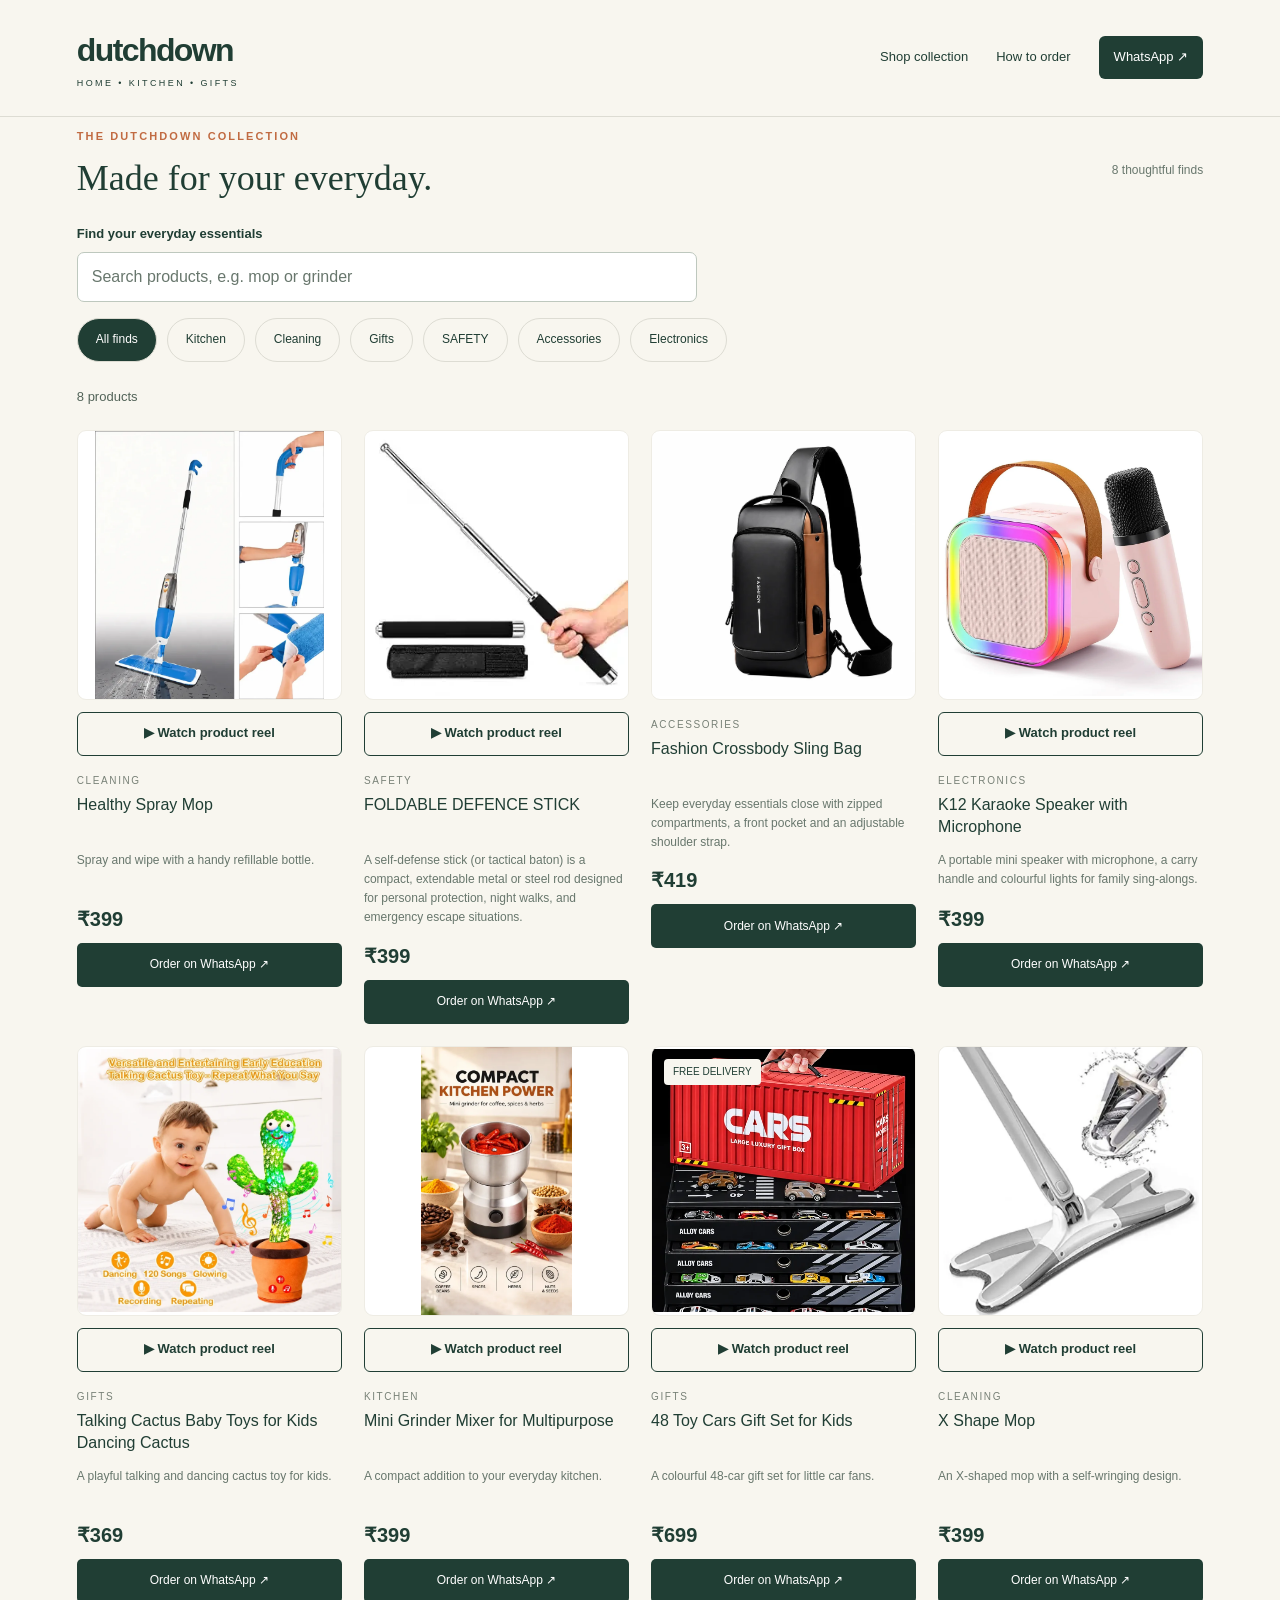
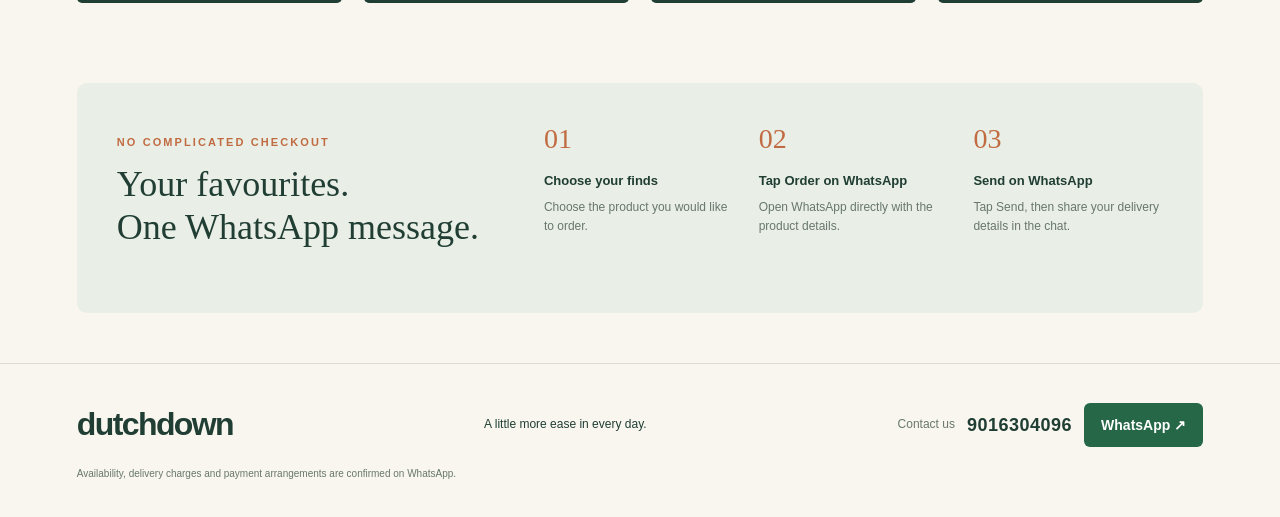
==== index.html @ 05fa011d "Add product: FOLDABLE DEFENCE STICK" ====
<!doctype html><html lang="en"><head><meta charset="utf-8"><meta name="viewport" content="width=device-width,initial-scale=1"><title>Dutchdown | Honest Products. Honest Prices.</title><meta name="description" content="Shop Dutchdown home essentials, kitchen helpers and gifts. Send your order directly on WhatsApp."><link rel="stylesheet" href="style.css?v=20261112-product-admin"></head><body><a class="skip-link" href="#collection">Skip to products</a><header><a class="brand" href="#">dutchdown<span>HOME • KITCHEN • GIFTS</span></a><nav><a href="#collection">Shop collection</a><a href="#how">How to order</a><a class="header-whatsapp" href="https://wa.me/919016304096">WhatsApp ↗</a></nav></header><main><section id="collection"><div class="section-head"><div><p class="eyebrow">THE DUTCHDOWN COLLECTION</p><h2 aria-level="1">Made for your everyday.</h2></div><span id="collection-count">7 thoughtful finds</span></div><div class="catalog-tools" hidden><label for="product-search">Find your everyday essentials</label><div class="search-wrap"><input id="product-search" type="search" placeholder="Search products, e.g. mop or grinder" autocomplete="off" maxlength="100" aria-controls="products"><button id="clear-search" type="button" hidden>Clear search</button></div></div><div class="filters" hidden role="group" aria-label="Product categories"><button class="active" aria-pressed="true" data-category="All">All finds</button><button aria-pressed="false" data-category="Kitchen">Kitchen</button><button aria-pressed="false" data-category="Cleaning">Cleaning</button><button aria-pressed="false" data-category="Gifts">Gifts</button></div><p id="notice" class="catalog-summary" role="status" aria-live="polite">7 products</p><div id="products" class="grid"><article class="card" data-category="Cleaning"><div class="photo"><img src="assets/spray-mop.webp" width="720" height="842" alt="Healthy Spray Mop" fetchpriority="high" decoding="async"></div><details class="product-reel"><summary>▶ Watch product reel</summary><video controls playsinline preload="none" poster="assets/spray-mop.webp" width="640" height="360" aria-label="Healthy Spray Mop product reel"><source data-src="assets/spray-mop-demo.mp4" type="video/mp4"><a href="assets/spray-mop-demo.mp4">Open the spray mop reel</a></video><noscript><p><a href="assets/spray-mop-demo.mp4">Open the product reel ↗</a></p></noscript><p class="micro">Tap play to watch with sound.</p></details><p class="category">CLEANING</p><h3>Healthy Spray Mop</h3><p class="description">Spray and wipe with a handy refillable bottle.</p><div class="card-bottom"><strong>₹399</strong><a class="direct-order" href="https://wa.me/919016304096?text=Hello+Dutchdown%21+I+would+like+to+order%3A%0AHealthy+Spray+Mop+%C3%97+1+%E2%80%94+%E2%82%B9399%0ADelivery+charges%3A+please+confirm.%0APlease+confirm+availability%2C+payment+options+and+my+order." aria-label="Order Healthy Spray Mop on WhatsApp">Order on WhatsApp ↗</a></div></article>
<!-- DUTCHDOWN: NEW PRODUCTS -->
<article class="card added-product" id="product-3e241b07-3fb3-4594-b488-b963591775d4" data-product-id="product-3e241b07-3fb3-4594-b488-b963591775d4" data-category="SAFETY">
<div class="photo"><img src="assets/products/product-3e241b07-3fb3-4594-b488-b963591775d4/photo-1.webp" width="300" height="300" alt="FOLDABLE DEFENCE STICK" loading="lazy" decoding="async"></div>
<details class="product-reel"><summary>▶ Watch product reel</summary><video controls playsinline preload="none" poster="assets/products/product-3e241b07-3fb3-4594-b488-b963591775d4/photo-1.webp" aria-label="FOLDABLE DEFENCE STICK product reel"><source data-src="assets/products/product-3e241b07-3fb3-4594-b488-b963591775d4/reel.mp4" type="video/mp4"><a href="assets/products/product-3e241b07-3fb3-4594-b488-b963591775d4/reel.mp4">Open the product reel</a></video><noscript><p><a href="assets/products/product-3e241b07-3fb3-4594-b488-b963591775d4/reel.mp4">Open the product reel ↗</a></p></noscript></details>
<p class="category">SAFETY</p><h3>FOLDABLE DEFENCE STICK</h3>
<p class="description">A self-defense stick (or tactical baton) is a compact, extendable metal or steel rod designed for personal protection, night walks, and emergency escape situations.</p>
<div class="card-bottom"><strong>₹399</strong><a class="direct-order" href="https://wa.me/919016304096?text=Hello%20Dutchdown!%20I%20would%20like%20to%20order%3A%0AFOLDABLE%20DEFENCE%20STICK%20%C3%97%201%20%E2%80%94%20%E2%82%B9399%0ADelivery%20charges%3A%20please%20confirm.%0APlease%20confirm%20availability%2C%20payment%20options%20and%20my%20order." aria-label="Order FOLDABLE DEFENCE STICK on WhatsApp">Order on WhatsApp ↗</a></div>
</article>

<article class="card" id="fashion-sling-bag" data-product-id="fashion-sling-bag" data-category="Accessories"><div class="photo"><img src="assets/fashion-sling-bag.webp?v=20261103-clean" width="679" height="679" alt="Fashion Crossbody Sling Bag" loading="lazy" decoding="async"></div><p class="category">ACCESSORIES</p><h3>Fashion Crossbody Sling Bag</h3><p class="description">Keep everyday essentials close with zipped compartments, a front pocket and an adjustable shoulder strap.</p><div class="card-bottom"><strong>₹419</strong><a class="direct-order" href="https://wa.me/919016304096?text=Hello%20Dutchdown!%20I%20would%20like%20to%20order%3A%0AFashion%20Crossbody%20Sling%20Bag%20%C3%97%201%20%E2%80%94%20%E2%82%B9419%0ADelivery%20charges%3A%20please%20confirm.%0APlease%20confirm%20availability%2C%20payment%20options%20and%20my%20order." aria-label="Order Fashion Crossbody Sling Bag on WhatsApp">Order on WhatsApp ↗</a></div></article><article class="card" id="k12-speaker-mic" data-product-id="k12-speaker-mic" data-category="Electronics"><div class="photo"><img src="assets/k12-speaker-mic.webp" width="960" height="960" alt="K12 Karaoke Speaker with Microphone" loading="lazy" decoding="async"></div><details class="product-reel"><summary>▶ Watch product reel</summary><video controls playsinline preload="none" poster="assets/k12-speaker-mic.webp" width="360" height="640" aria-label="K12 Karaoke Speaker with Microphone product reel"><source data-src="assets/k12-speaker-mic-demo.mp4" type="video/mp4"><a href="assets/k12-speaker-mic-demo.mp4">Open the product reel</a></video><noscript><p><a href="assets/k12-speaker-mic-demo.mp4">Open the product reel ↗</a></p></noscript><p class="micro">Tap play to watch with sound.</p></details><p class="category">ELECTRONICS</p><h3>K12 Karaoke Speaker with Microphone</h3><p class="description">A portable mini speaker with microphone, a carry handle and colourful lights for family sing-alongs.</p><div class="card-bottom"><strong>₹399</strong><a class="direct-order" href="https://wa.me/919016304096?text=Hello%20Dutchdown!%20I%20would%20like%20to%20order%3A%0AK12%20Karaoke%20Speaker%20with%20Microphone%20%C3%97%201%20%E2%80%94%20%E2%82%B9399%0ADelivery%20charges%3A%20please%20confirm.%0APlease%20confirm%20availability%2C%20payment%20options%20and%20my%20order." aria-label="Order K12 Karaoke Speaker with Microphone on WhatsApp">Order on WhatsApp ↗</a></div></article><article class="card" data-category="Gifts"><div class="photo"><img src="assets/cactus.webp?v=20261103-clean" width="720" height="720" alt="Talking Cactus Baby Toys for Kids Dancing Cactus" loading="lazy" decoding="async"></div><details class="product-reel"><summary>▶ Watch product reel</summary><video controls playsinline preload="none" poster="assets/cactus.webp?v=20261103-clean" width="360" height="640" aria-label="Talking and dancing cactus product reel"><source data-src="assets/cactus-demo.mp4" type="video/mp4"><a href="assets/cactus-demo.mp4">Open the cactus reel</a></video><noscript><p><a href="assets/cactus-demo.mp4">Open the product reel ↗</a></p></noscript><p class="micro">Tap play to watch with sound.</p></details><p class="category">GIFTS</p><h3>Talking Cactus Baby Toys for Kids Dancing Cactus</h3><p class="description">A playful talking and dancing cactus toy for kids.</p><div class="card-bottom"><strong>₹369</strong><a class="direct-order" href="https://wa.me/919016304096?text=Hello+Dutchdown%21+I+would+like+to+order%3A%0ATalking+Cactus+Baby+Toys+for+Kids+Dancing+Cactus+%C3%97+1+%E2%80%94+%E2%82%B9369%0ADelivery+charges%3A+please+confirm.%0APlease+confirm+availability%2C+payment+options+and+my+order." aria-label="Order Talking Cactus Baby Toys for Kids Dancing Cactus on WhatsApp">Order on WhatsApp ↗</a></div></article><article class="card" data-category="Kitchen"><div class="photo"><img src="assets/grinder.webp" width="506" height="900" alt="Mini Grinder Mixer for Multipurpose" loading="lazy" decoding="async"></div><details class="product-reel"><summary>▶ Watch product reel</summary><video controls playsinline preload="none" poster="assets/grinder.webp" width="360" height="640" aria-label="Mini Grinder Mixer product reel"><source data-src="assets/grinder-demo.mp4" type="video/mp4"><a href="assets/grinder-demo.mp4">Open the grinder reel</a></video><noscript><p><a href="assets/grinder-demo.mp4">Open the product reel ↗</a></p></noscript><p class="micro">Tap play to watch with sound.</p></details><p class="category">KITCHEN</p><h3>Mini Grinder Mixer for Multipurpose</h3><p class="description">A compact addition to your everyday kitchen.</p><div class="card-bottom"><strong>₹399</strong><a class="direct-order" href="https://wa.me/919016304096?text=Hello+Dutchdown%21+I+would+like+to+order%3A%0AMini+Grinder+Mixer+for+Multipurpose+%C3%97+1+%E2%80%94+%E2%82%B9399%0ADelivery+charges%3A+please+confirm.%0APlease+confirm+availability%2C+payment+options+and+my+order." aria-label="Order Mini Grinder Mixer for Multipurpose on WhatsApp">Order on WhatsApp ↗</a></div></article><article class="card" id="48-toy-cars" data-product-id="48-toy-cars" data-category="Gifts"><div class="photo"><img src="assets/cars-collection-20261031.webp?v=20261103-clean" width="522" height="522" alt="48 Toy Cars Gift Set for Kids" loading="lazy" decoding="async"><span class="badge">FREE DELIVERY</span></div><details class="product-reel"><summary>▶ Watch product reel</summary><video controls playsinline preload="none" poster="assets/cars-collection-20261031.webp?v=20261103-clean" width="480" height="854" aria-label="48 Toy Cars Gift Set product reel"><source data-src="assets/cars-collection-20261031.mp4" type="video/mp4"><a href="assets/cars-collection-20261031.mp4">Open the toy cars reel</a></video><noscript><p><a href="assets/cars-collection-20261031.mp4">Open the product reel ↗</a></p></noscript><p class="micro">Tap play to watch with sound. Our price: ₹699 with free delivery.</p></details><p class="category">GIFTS</p><h3>48 Toy Cars Gift Set for Kids</h3><p class="description">A colourful 48-car gift set for little car fans.</p><div class="card-bottom"><strong>₹699</strong><a class="direct-order" href="https://wa.me/919016304096?text=Hello%20Dutchdown!%20I%20would%20like%20to%20order%3A%0A48%20Toy%20Cars%20Gift%20Set%20for%20Kids%20%C3%97%201%20%E2%80%94%20%E2%82%B9699%0ADelivery%3A%20FREE%0APlease%20confirm%20availability%2C%20payment%20options%20and%20my%20order." aria-label="Order 48 Toy Cars Gift Set for Kids on WhatsApp">Order on WhatsApp ↗</a></div></article><article class="card" data-category="Cleaning"><div class="photo"><img src="assets/x-mop.webp" width="720" height="754" alt="X Shape Mop" loading="lazy" decoding="async"></div><details class="product-reel"><summary>▶ Watch product reel</summary><video controls playsinline preload="none" poster="assets/x-mop.webp" width="480" height="854" aria-label="X Shape Mop product reel"><source data-src="assets/x-mop-demo.mp4" type="video/mp4"><a href="assets/x-mop-demo.mp4">Open the X Shape Mop reel</a></video><noscript><p><a href="assets/x-mop-demo.mp4">Open the product reel ↗</a></p></noscript><p class="micro">Tap play to watch with sound.</p></details><p class="category">CLEANING</p><h3>X Shape Mop</h3><p class="description">An X-shaped mop with a self-wringing design.</p><div class="card-bottom"><strong>₹399</strong><a class="direct-order" href="https://wa.me/919016304096?text=Hello+Dutchdown%21+I+would+like+to+order%3A%0AX+Shape+Mop+%C3%97+1+%E2%80%94+%E2%82%B9399%0ADelivery+charges%3A+please+confirm.%0APlease+confirm+availability%2C+payment+options+and+my+order." aria-label="Order X Shape Mop on WhatsApp">Order on WhatsApp ↗</a></div></article></div><div id="catalog-empty" class="catalog-empty" hidden><h3>No products found</h3><p>Try a different name or browse all categories.</p><button id="reset-catalog" type="button">Show all products</button></div><nav id="catalog-pagination" class="catalog-pagination" aria-label="Product pages" hidden><button id="previous-page" type="button">Previous</button><span id="page-status">Page 1 of 1</span><button id="next-page" type="button">Next</button></nav></section><section id="how" class="how"><div><p class="eyebrow">NO COMPLICATED CHECKOUT</p><h2>Your favourites.<br>One WhatsApp message.</h2></div><ol><li><b>01</b><strong>Choose your finds</strong><span>Choose the product you would like to order.</span></li><li><b>02</b><strong>Tap Order on WhatsApp</strong><span>Open WhatsApp directly with the product details.</span></li><li><b>03</b><strong>Send on WhatsApp</strong><span>Tap Send, then share your delivery details in the chat.</span></li></ol></section></main><footer><a class="brand" href="#">dutchdown</a><p>A little more ease in every day.</p><div class="footer-contact"><span>Contact us</span><a class="contact-number" href="tel:+919016304096">9016304096</a><a class="contact-whatsapp" href="https://wa.me/919016304096" aria-label="Chat on WhatsApp with Dutchdown at 9016304096">WhatsApp ↗</a></div><small>Availability, delivery charges and payment arrangements are confirmed on WhatsApp.</small></footer><script src="app.js?v=20261112-product-admin" defer></script></body></html>
---- style.css ----
:root{--ink:#203e34;--cream:#f8f6ef;--line:#dddcd3;--orange:#c16b42}*{box-sizing:border-box}html{scroll-behavior:smooth}body{margin:0;background:var(--cream);color:var(--ink);font:16px/1.6 Arial,sans-serif}a{color:inherit;text-decoration:none}button,input,textarea{font:inherit}button,a.primary{cursor:pointer}header{display:flex;justify-content:space-between;align-items:center;padding:25px 6%;border-bottom:1px solid var(--line)}.brand{font-size:32px;font-weight:800;letter-spacing:-1.6px}.brand span{display:block;font-size:9px;letter-spacing:2.4px;font-weight:500}nav{display:flex;align-items:center;gap:28px;font-size:13px}button{border:1px solid var(--line);background:transparent;color:inherit;border-radius:6px;padding:10px 18px}nav b{background:var(--ink);color:white;border-radius:50%;padding:3px 7px;margin-left:8px}main{max-width:1440px;margin:auto;padding:0 6%}.hero{display:grid;grid-template-columns:1.05fr 1fr;gap:8%;align-items:center;padding:65px 0 75px}.eyebrow{font-size:11px;letter-spacing:2.1px;font-weight:bold;color:var(--orange)}h1{font-family:Georgia,serif;font-size:clamp(48px,5.8vw,80px);font-weight:400;line-height:1.05;letter-spacing:-3px;margin:23px 0}h2{font-family:Georgia,serif;font-size:36px;font-weight:400;line-height:1.2;margin:12px 0 24px}.hero p:not(.eyebrow){max-width:415px;color:#68776d}.primary{display:inline-block;background:var(--ink);color:white;padding:15px 23px;border-radius:5px;margin:16px 0}.micro{font-size:12px;color:#68776d}.hero-image{height:480px;background:#e7ddcd;border-radius:160px 160px 8px 8px;overflow:hidden;position:relative}.hero-image img{width:100%;height:100%;object-fit:cover;object-position:center 52%}.image-label{position:absolute;bottom:20px;left:20px;right:20px;padding:16px;background:#fffffff0;font-size:9px;letter-spacing:1.6px;border-radius:4px}.image-label strong{display:block;letter-spacing:0;font-family:Georgia,serif;font-size:21px;font-weight:400}.section-head{display:flex;justify-content:space-between;align-items:center}.section-head>span{font-size:12px;color:#68776d}.filters{display:flex;gap:10px;margin:5px 0 25px;flex-wrap:wrap}.filters button{border-radius:30px;font-size:12px}.filters .active{background:var(--ink);color:white}.grid{display:grid;grid-template-columns:repeat(4,1fr);gap:22px}.card{min-width:0}.photo{height:270px;background:#fff;border:1px solid #eeece4;border-radius:9px;position:relative;overflow:hidden}.photo img{width:100%;height:100%;object-fit:contain}.badge{position:absolute;top:12px;left:12px;background:var(--cream);font-size:10px;padding:5px 9px;border-radius:4px}.category{font-size:10px;letter-spacing:1.6px;margin:17px 0 5px;color:#788177}.card h3{font-size:16px;line-height:1.4;min-height:45px;margin:0 0 10px;font-weight:500}.card-bottom{display:flex;align-items:center;justify-content:space-between;gap:8px}.card-bottom strong{font-size:20px}.card button{font-size:12px;padding:8px 12px;background:white}.card .description{font-size:12px;color:#68776d;min-height:40px}.how{margin:80px 0 50px;background:#e9eee6;padding:40px;display:grid;grid-template-columns:1fr 1.6fr;gap:40px;border-radius:10px}.how ol{list-style:none;margin:0;padding:0;display:flex;gap:25px}.how li{flex:1}.how li b{display:block;color:var(--orange);font:28px Georgia;margin-bottom:16px}.how strong,.how span{display:block;font-size:13px}.how span{color:#68776d;font-size:12px;margin-top:7px}footer{padding:35px 6%;border-top:1px solid var(--line);display:flex;justify-content:space-between;flex-wrap:wrap;gap:15px;align-items:center}footer p,footer a:not(.brand){font-size:12px}footer small{width:100%;font-size:10px;color:#68776d}:focus-visible{outline:3px solid var(--orange);outline-offset:3px}#notice{min-height:25px;font-size:13px}@media(max-width:850px){.grid{grid-template-columns:repeat(2,1fr)}.hero{gap:5%}.hero-image{height:400px}.how{grid-template-columns:1fr}.photo{height:300px}}@media(max-width:560px){header{padding:18px 5%}.brand{font-size:27px}nav{gap:10px}nav>a{display:none}main{padding:0 5%}.hero{grid-template-columns:1fr;padding:35px 0 45px;gap:25px}h1{font-size:57px}.hero-image{height:350px;border-radius:100px 100px 8px 8px}.hero p{font-size:14px}.section-head{align-items:flex-end}.section-head>span{display:none}h2{font-size:30px}.grid{gap:15px}.photo{height:210px}.card h3{font-size:14px;min-height:42px}.card-bottom{flex-wrap:wrap}.card-bottom strong{font-size:18px}.card .description{min-height:58px}.how{padding:25px;margin-top:45px;gap:12px}.how ol{display:block}.how li{margin:20px 0}.how li b{display:inline-block;margin:0 12px 0 0;font-size:22px}.how strong{display:inline}footer{display:block}footer small{display:block;margin-top:15px}}

.direct-order{display:block;background:#203e34;color:white;border-radius:5px;padding:10px 12px;font-size:12px;text-align:center}.card-bottom{flex-wrap:wrap}.direct-order:hover{background:#315c48}

.footer-contact{display:flex;align-items:center;gap:12px;flex-wrap:wrap}.footer-contact>span{font-size:12px;color:#68776d}footer .footer-contact .contact-number{font-size:18px;font-weight:700;letter-spacing:.5px}footer .footer-contact .contact-whatsapp{display:inline-flex;align-items:center;background:#256747;color:white;border-radius:6px;padding:11px 17px;font-size:14px;font-weight:600}.contact-whatsapp:hover{background:#1d5037}@media(max-width:560px){.footer-contact{margin:20px 0}.footer-contact>span{flex-basis:100%}}

.hero{gap:5%;grid-template-columns:1.15fr 1fr}.hero h1{font-size:clamp(42px,4.5vw,64px);letter-spacing:-2px;line-height:1.08}.hero-copy .promise,.hero-copy .experience{max-width:550px}.hero-copy .promise{font-size:16px;color:var(--ink)}.hero-copy .experience{font-size:14px}.hero-image{height:560px}.fee-promises{display:grid;grid-template-columns:repeat(3,1fr);border-top:1px solid var(--line);border-bottom:1px solid var(--line);padding:17px 0;margin:24px 0 8px;max-width:500px}.fee-promises>div{padding:0 13px;border-right:1px solid var(--line)}.fee-promises>div:first-child{padding-left:0}.fee-promises>div:last-child{border:0}.fee-promises strong{display:block;font-size:30px;line-height:1.15}.fee-promises span{font-size:11px;color:#68776d}@media(max-width:850px){.hero-image{height:500px}}@media(max-width:560px){.hero{grid-template-columns:1fr;gap:26px}.hero h1{font-size:43px;letter-spacing:-1.5px}.hero-image{height:350px}.hero-copy .promise{font-size:14px}.hero-copy .experience{font-size:13px}.hero .eyebrow{font-size:10px;letter-spacing:1.4px}.fee-promises strong{font-size:27px}}


[hidden]{display:none!important}.header-whatsapp{background:var(--ink);color:white;padding:11px 15px;border-radius:6px}.skip-link{position:absolute;top:-100px;left:15px;padding:12px;background:white;z-index:100}.skip-link:focus{top:10px}.direct-order{min-height:44px;display:flex;align-items:center;justify-content:center;width:100%}.card-bottom{align-items:stretch}.card{overflow-wrap:anywhere}.filters button{min-height:44px}.photo img{display:block}.filters{scroll-margin-top:20px}#collection{scroll-margin-top:20px}.image-failed{display:grid;place-items:center;color:#68776d}.image-failed::after{content:'Photo unavailable — contact us on WhatsApp';padding:20px;font-size:12px;text-align:center}@media(max-width:560px){nav>a.header-whatsapp{display:block;font-size:12px}.hero h1{font-size:clamp(32px,9.5vw,43px)}.photo{height:clamp(160px,48vw,210px)}header{gap:10px}.brand span{font-size:8px;letter-spacing:1.6px}}@media(prefers-reduced-motion:reduce){html{scroll-behavior:auto}}


.product-reel{margin:12px 0}.product-reel summary{cursor:pointer;min-height:44px;display:flex;align-items:center;justify-content:center;border:1px solid #203e34;border-radius:6px;font-size:13px;font-weight:600;list-style:none}.product-reel summary::-webkit-details-marker{display:none}.product-reel[open] summary{margin-bottom:10px}.product-reel video{display:block;width:100%;height:auto;max-height:460px;background:#111;border-radius:8px}.product-reel summary:focus-visible{outline:3px solid var(--orange);outline-offset:3px}

.catalog-tools{margin:0 0 16px;max-width:620px}.catalog-tools>label{display:block;font-size:13px;font-weight:600;margin-bottom:7px}.search-wrap{display:flex;align-items:stretch;gap:8px}#product-search{width:100%;min-width:0;flex:1;min-height:48px;padding:11px 14px;border:1px solid #bec8be;border-radius:7px;background:white;color:var(--ink);font-size:16px}#product-search::placeholder{color:#68776d}#clear-search{flex-shrink:0;padding:10px 14px;background:white;font-size:13px}.catalog-summary{color:#526358;margin:0 0 18px;font-size:13px;min-height:22px}.catalog-empty{padding:28px;background:#e9eee6;border-radius:9px;text-align:center}.catalog-empty h3{margin:0;font-size:20px}.catalog-empty p{font-size:14px}.catalog-empty button{background:var(--ink);color:white;min-height:44px}.catalog-pagination{display:flex;justify-content:center;align-items:center;gap:18px;margin:30px 0 0}.catalog-pagination button{background:white;min-height:44px}.catalog-pagination button:disabled{opacity:.45;cursor:default}.catalog-pagination span{font-size:13px;white-space:nowrap}#notice:focus{outline:none}@media(max-width:560px){.search-wrap{flex-wrap:wrap}#clear-search{padding:8px 12px;min-height:44px}.filters{gap:8px}.filters button{padding:9px 14px}.catalog-pagination{gap:12px}.catalog-pagination button{padding:10px 14px}}

.price-inquiry{display:block;font-size:14px;line-height:1.5;font-weight:600;padding:3px 0;max-width:100%}

.added-product .description { white-space: pre-line; }
.added-product { scroll-margin-top: 20px; }
.product-photos { display: flex; flex-wrap: wrap; gap: 6px; margin-top: 8px; }
.card .product-photos button {
  padding: 0; width: 44px; height: 44px; overflow: hidden; border: 1px solid var(--line);
}
.product-photos button[aria-pressed="true"] { border-color: var(--ink); box-shadow: 0 0 0 1px var(--ink); }
.product-photos img { width: 100%; height: 100%; display: block; object-fit: contain; }
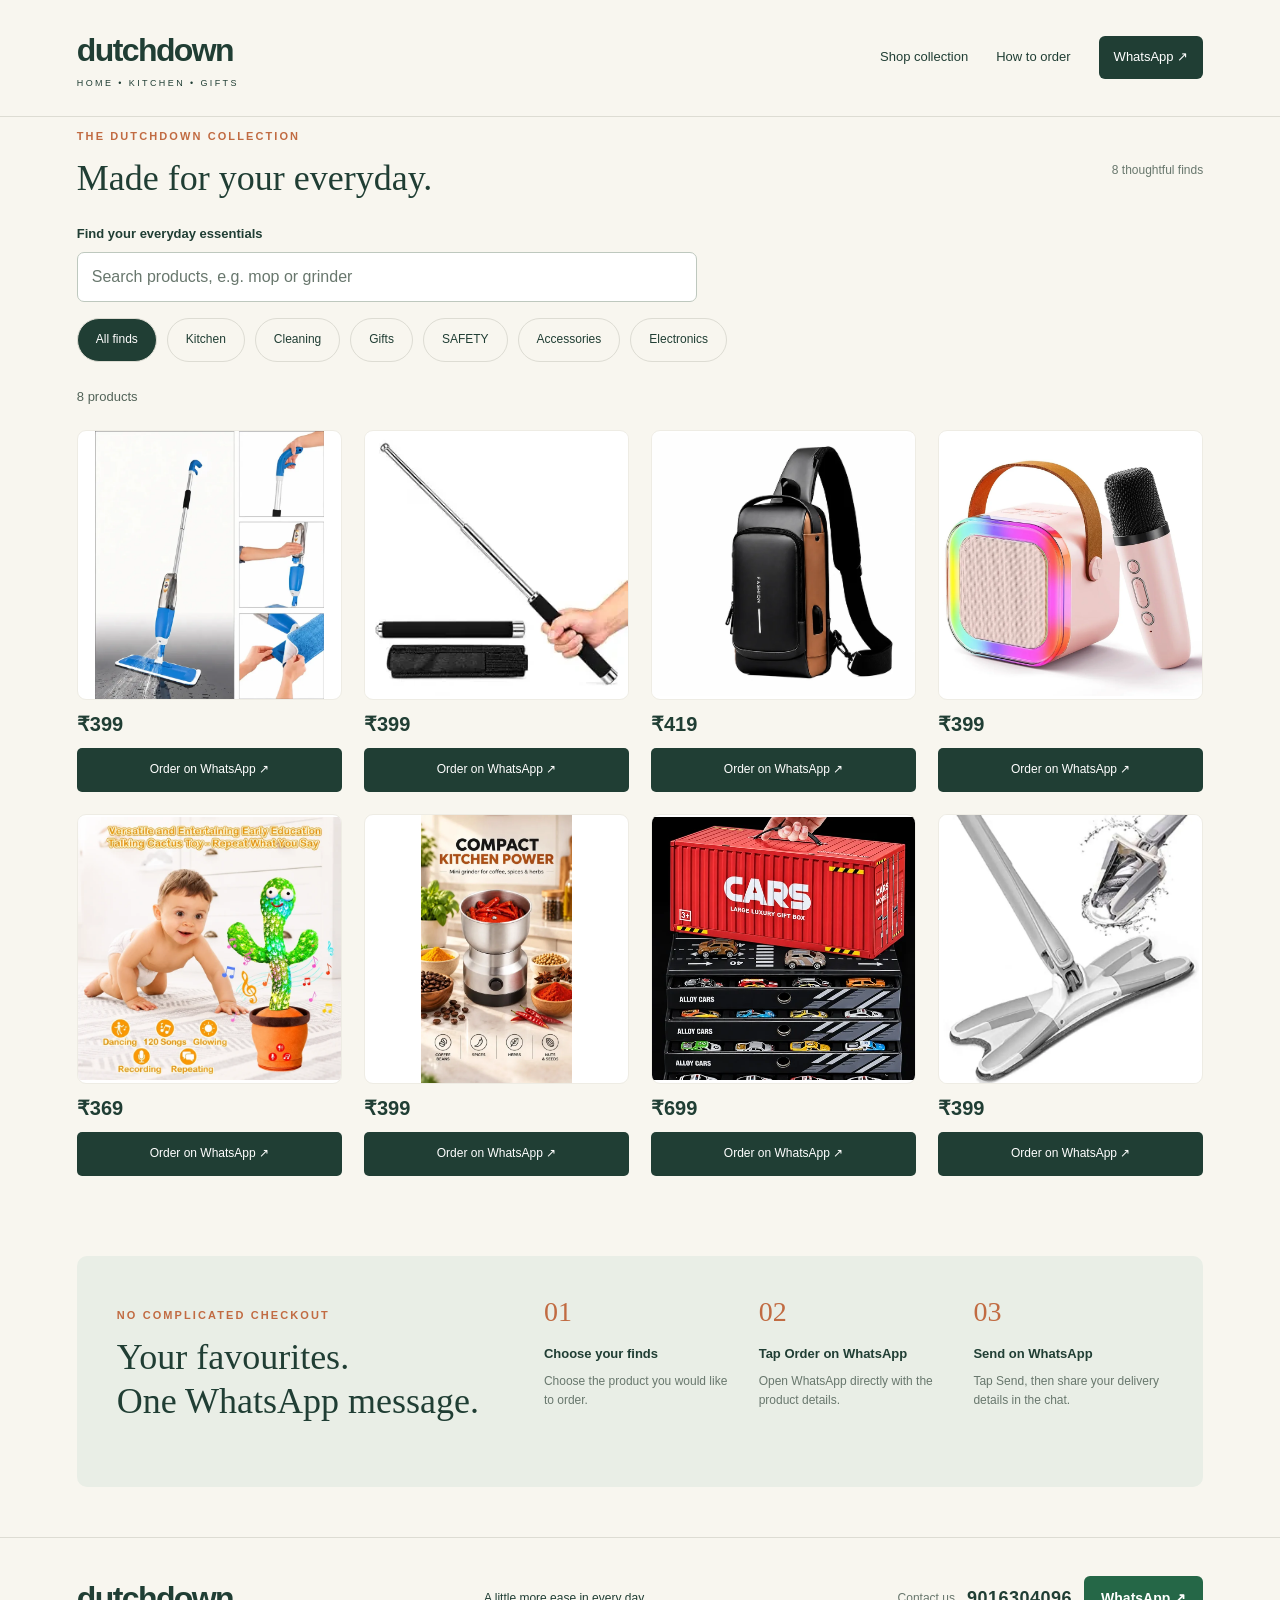
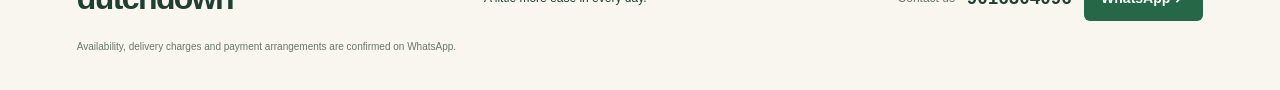
==== commit 86170c5c: "Show product details only when the cover photo is opened" ====
--- a/index.html
+++ b/index.html
@@ -1,13 +1,65 @@
-<!doctype html><html lang="en"><head><meta charset="utf-8"><meta name="viewport" content="width=device-width,initial-scale=1"><title>Dutchdown | Honest Products. Honest Prices.</title><meta name="description" content="Shop Dutchdown home essentials, kitchen helpers and gifts. Send your order directly on WhatsApp."><link rel="stylesheet" href="style.css?v=20261112-product-admin"></head><body><a class="skip-link" href="#collection">Skip to products</a><header><a class="brand" href="#">dutchdown<span>HOME • KITCHEN • GIFTS</span></a><nav><a href="#collection">Shop collection</a><a href="#how">How to order</a><a class="header-whatsapp" href="https://wa.me/919016304096">WhatsApp ↗</a></nav></header><main><section id="collection"><div class="section-head"><div><p class="eyebrow">THE DUTCHDOWN COLLECTION</p><h2 aria-level="1">Made for your everyday.</h2></div><span id="collection-count">7 thoughtful finds</span></div><div class="catalog-tools" hidden><label for="product-search">Find your everyday essentials</label><div class="search-wrap"><input id="product-search" type="search" placeholder="Search products, e.g. mop or grinder" autocomplete="off" maxlength="100" aria-controls="products"><button id="clear-search" type="button" hidden>Clear search</button></div></div><div class="filters" hidden role="group" aria-label="Product categories"><button class="active" aria-pressed="true" data-category="All">All finds</button><button aria-pressed="false" data-category="Kitchen">Kitchen</button><button aria-pressed="false" data-category="Cleaning">Cleaning</button><button aria-pressed="false" data-category="Gifts">Gifts</button></div><p id="notice" class="catalog-summary" role="status" aria-live="polite">7 products</p><div id="products" class="grid"><article class="card" data-category="Cleaning"><div class="photo"><img src="assets/spray-mop.webp" width="720" height="842" alt="Healthy Spray Mop" fetchpriority="high" decoding="async"></div><details class="product-reel"><summary>▶ Watch product reel</summary><video controls playsinline preload="none" poster="assets/spray-mop.webp" width="640" height="360" aria-label="Healthy Spray Mop product reel"><source data-src="assets/spray-mop-demo.mp4" type="video/mp4"><a href="assets/spray-mop-demo.mp4">Open the spray mop reel</a></video><noscript><p><a href="assets/spray-mop-demo.mp4">Open the product reel ↗</a></p></noscript><p class="micro">Tap play to watch with sound.</p></details><p class="category">CLEANING</p><h3>Healthy Spray Mop</h3><p class="description">Spray and wipe with a handy refillable bottle.</p><div class="card-bottom"><strong>₹399</strong><a class="direct-order" href="https://wa.me/919016304096?text=Hello+Dutchdown%21+I+would+like+to+order%3A%0AHealthy+Spray+Mop+%C3%97+1+%E2%80%94+%E2%82%B9399%0ADelivery+charges%3A+please+confirm.%0APlease+confirm+availability%2C+payment+options+and+my+order." aria-label="Order Healthy Spray Mop on WhatsApp">Order on WhatsApp ↗</a></div></article>
+<!doctype html><html lang="en"><head><meta charset="utf-8"><meta name="viewport" content="width=device-width,initial-scale=1"><title>Dutchdown | Honest Products. Honest Prices.</title><meta name="description" content="Shop Dutchdown home essentials, kitchen helpers and gifts. Send your order directly on WhatsApp."><link rel="stylesheet" href="style.css?v=20261112-product-details"></head><body><a class="skip-link" href="#collection">Skip to products</a><header><a class="brand" href="#">dutchdown<span>HOME • KITCHEN • GIFTS</span></a><nav><a href="#collection">Shop collection</a><a href="#how">How to order</a><a class="header-whatsapp" href="https://wa.me/919016304096">WhatsApp ↗</a></nav></header><main><section id="collection"><div class="section-head"><div><p class="eyebrow">THE DUTCHDOWN COLLECTION</p><h2 aria-level="1">Made for your everyday.</h2></div><span id="collection-count">7 thoughtful finds</span></div><div class="catalog-tools" hidden><label for="product-search">Find your everyday essentials</label><div class="search-wrap"><input id="product-search" type="search" placeholder="Search products, e.g. mop or grinder" autocomplete="off" maxlength="100" aria-controls="products"><button id="clear-search" type="button" hidden>Clear search</button></div></div><div class="filters" hidden role="group" aria-label="Product categories"><button class="active" aria-pressed="true" data-category="All">All finds</button><button aria-pressed="false" data-category="Kitchen">Kitchen</button><button aria-pressed="false" data-category="Cleaning">Cleaning</button><button aria-pressed="false" data-category="Gifts">Gifts</button></div><p id="notice" class="catalog-summary" role="status" aria-live="polite">7 products</p><div id="products" class="grid"><article class="card" data-category="Cleaning">
+<details class="product-details">
+<summary class="photo" aria-label="View details for Healthy Spray Mop"><img src="assets/spray-mop.webp" width="720" height="842" alt="Healthy Spray Mop" fetchpriority="high" decoding="async"></summary>
+<div class="product-info">
+<p class="category">CLEANING</p><h3>Healthy Spray Mop</h3><p class="description">Spray and wipe with a handy refillable bottle.</p>
+<details class="product-reel"><summary>▶ Watch product reel</summary><video controls playsinline preload="none" poster="assets/spray-mop.webp" width="640" height="360" aria-label="Healthy Spray Mop product reel"><source data-src="assets/spray-mop-demo.mp4" type="video/mp4"><a href="assets/spray-mop-demo.mp4">Open the spray mop reel</a></video><noscript><p><a href="assets/spray-mop-demo.mp4">Open the product reel ↗</a></p></noscript><p class="micro">Tap play to watch with sound.</p></details>
+</div></details>
+<div class="card-bottom"><strong>₹399</strong><a class="direct-order" href="https://wa.me/919016304096?text=Hello+Dutchdown%21+I+would+like+to+order%3A%0AHealthy+Spray+Mop+%C3%97+1+%E2%80%94+%E2%82%B9399%0ADelivery+charges%3A+please+confirm.%0APlease+confirm+availability%2C+payment+options+and+my+order." aria-label="Order Healthy Spray Mop on WhatsApp">Order on WhatsApp ↗</a></div></article>
 <!-- DUTCHDOWN: NEW PRODUCTS -->
 <article class="card added-product" id="product-3e241b07-3fb3-4594-b488-b963591775d4" data-product-id="product-3e241b07-3fb3-4594-b488-b963591775d4" data-category="SAFETY">
-<div class="photo"><img src="assets/products/product-3e241b07-3fb3-4594-b488-b963591775d4/photo-1.webp" width="300" height="300" alt="FOLDABLE DEFENCE STICK" loading="lazy" decoding="async"></div>
-<details class="product-reel"><summary>▶ Watch product reel</summary><video controls playsinline preload="none" poster="assets/products/product-3e241b07-3fb3-4594-b488-b963591775d4/photo-1.webp" aria-label="FOLDABLE DEFENCE STICK product reel"><source data-src="assets/products/product-3e241b07-3fb3-4594-b488-b963591775d4/reel.mp4" type="video/mp4"><a href="assets/products/product-3e241b07-3fb3-4594-b488-b963591775d4/reel.mp4">Open the product reel</a></video><noscript><p><a href="assets/products/product-3e241b07-3fb3-4594-b488-b963591775d4/reel.mp4">Open the product reel ↗</a></p></noscript></details>
+<details class="product-details">
+<summary class="photo" aria-label="View details for FOLDABLE DEFENCE STICK"><img src="assets/products/product-3e241b07-3fb3-4594-b488-b963591775d4/photo-1.webp" width="300" height="300" alt="FOLDABLE DEFENCE STICK" loading="lazy" decoding="async"></summary>
+<div class="product-info">
 <p class="category">SAFETY</p><h3>FOLDABLE DEFENCE STICK</h3>
 <p class="description">A self-defense stick (or tactical baton) is a compact, extendable metal or steel rod designed for personal protection, night walks, and emergency escape situations.</p>
+<details class="product-reel"><summary>▶ Watch product reel</summary><video controls playsinline preload="none" poster="assets/products/product-3e241b07-3fb3-4594-b488-b963591775d4/photo-1.webp" aria-label="FOLDABLE DEFENCE STICK product reel"><source data-src="assets/products/product-3e241b07-3fb3-4594-b488-b963591775d4/reel.mp4" type="video/mp4"><a href="assets/products/product-3e241b07-3fb3-4594-b488-b963591775d4/reel.mp4">Open the product reel</a></video><noscript><p><a href="assets/products/product-3e241b07-3fb3-4594-b488-b963591775d4/reel.mp4">Open the product reel ↗</a></p></noscript></details>
+</div></details>
 <div class="card-bottom"><strong>₹399</strong><a class="direct-order" href="https://wa.me/919016304096?text=Hello%20Dutchdown!%20I%20would%20like%20to%20order%3A%0AFOLDABLE%20DEFENCE%20STICK%20%C3%97%201%20%E2%80%94%20%E2%82%B9399%0ADelivery%20charges%3A%20please%20confirm.%0APlease%20confirm%20availability%2C%20payment%20options%20and%20my%20order." aria-label="Order FOLDABLE DEFENCE STICK on WhatsApp">Order on WhatsApp ↗</a></div>
 </article>
 
-<article class="card" id="fashion-sling-bag" data-product-id="fashion-sling-bag" data-category="Accessories"><div class="photo"><img src="assets/fashion-sling-bag.webp?v=20261103-clean" width="679" height="679" alt="Fashion Crossbody Sling Bag" loading="lazy" decoding="async"></div><p class="category">ACCESSORIES</p><h3>Fashion Crossbody Sling Bag</h3><p class="description">Keep everyday essentials close with zipped compartments, a front pocket and an adjustable shoulder strap.</p><div class="card-bottom"><strong>₹419</strong><a class="direct-order" href="https://wa.me/919016304096?text=Hello%20Dutchdown!%20I%20would%20like%20to%20order%3A%0AFashion%20Crossbody%20Sling%20Bag%20%C3%97%201%20%E2%80%94%20%E2%82%B9419%0ADelivery%20charges%3A%20please%20confirm.%0APlease%20confirm%20availability%2C%20payment%20options%20and%20my%20order." aria-label="Order Fashion Crossbody Sling Bag on WhatsApp">Order on WhatsApp ↗</a></div></article><article class="card" id="k12-speaker-mic" data-product-id="k12-speaker-mic" data-category="Electronics"><div class="photo"><img src="assets/k12-speaker-mic.webp" width="960" height="960" alt="K12 Karaoke Speaker with Microphone" loading="lazy" decoding="async"></div><details class="product-reel"><summary>▶ Watch product reel</summary><video controls playsinline preload="none" poster="assets/k12-speaker-mic.webp" width="360" height="640" aria-label="K12 Karaoke Speaker with Microphone product reel"><source data-src="assets/k12-speaker-mic-demo.mp4" type="video/mp4"><a href="assets/k12-speaker-mic-demo.mp4">Open the product reel</a></video><noscript><p><a href="assets/k12-speaker-mic-demo.mp4">Open the product reel ↗</a></p></noscript><p class="micro">Tap play to watch with sound.</p></details><p class="category">ELECTRONICS</p><h3>K12 Karaoke Speaker with Microphone</h3><p class="description">A portable mini speaker with microphone, a carry handle and colourful lights for family sing-alongs.</p><div class="card-bottom"><strong>₹399</strong><a class="direct-order" href="https://wa.me/919016304096?text=Hello%20Dutchdown!%20I%20would%20like%20to%20order%3A%0AK12%20Karaoke%20Speaker%20with%20Microphone%20%C3%97%201%20%E2%80%94%20%E2%82%B9399%0ADelivery%20charges%3A%20please%20confirm.%0APlease%20confirm%20availability%2C%20payment%20options%20and%20my%20order." aria-label="Order K12 Karaoke Speaker with Microphone on WhatsApp">Order on WhatsApp ↗</a></div></article><article class="card" data-category="Gifts"><div class="photo"><img src="assets/cactus.webp?v=20261103-clean" width="720" height="720" alt="Talking Cactus Baby Toys for Kids Dancing Cactus" loading="lazy" decoding="async"></div><details class="product-reel"><summary>▶ Watch product reel</summary><video controls playsinline preload="none" poster="assets/cactus.webp?v=20261103-clean" width="360" height="640" aria-label="Talking and dancing cactus product reel"><source data-src="assets/cactus-demo.mp4" type="video/mp4"><a href="assets/cactus-demo.mp4">Open the cactus reel</a></video><noscript><p><a href="assets/cactus-demo.mp4">Open the product reel ↗</a></p></noscript><p class="micro">Tap play to watch with sound.</p></details><p class="category">GIFTS</p><h3>Talking Cactus Baby Toys for Kids Dancing Cactus</h3><p class="description">A playful talking and dancing cactus toy for kids.</p><div class="card-bottom"><strong>₹369</strong><a class="direct-order" href="https://wa.me/919016304096?text=Hello+Dutchdown%21+I+would+like+to+order%3A%0ATalking+Cactus+Baby+Toys+for+Kids+Dancing+Cactus+%C3%97+1+%E2%80%94+%E2%82%B9369%0ADelivery+charges%3A+please+confirm.%0APlease+confirm+availability%2C+payment+options+and+my+order." aria-label="Order Talking Cactus Baby Toys for Kids Dancing Cactus on WhatsApp">Order on WhatsApp ↗</a></div></article><article class="card" data-category="Kitchen"><div class="photo"><img src="assets/grinder.webp" width="506" height="900" alt="Mini Grinder Mixer for Multipurpose" loading="lazy" decoding="async"></div><details class="product-reel"><summary>▶ Watch product reel</summary><video controls playsinline preload="none" poster="assets/grinder.webp" width="360" height="640" aria-label="Mini Grinder Mixer product reel"><source data-src="assets/grinder-demo.mp4" type="video/mp4"><a href="assets/grinder-demo.mp4">Open the grinder reel</a></video><noscript><p><a href="assets/grinder-demo.mp4">Open the product reel ↗</a></p></noscript><p class="micro">Tap play to watch with sound.</p></details><p class="category">KITCHEN</p><h3>Mini Grinder Mixer for Multipurpose</h3><p class="description">A compact addition to your everyday kitchen.</p><div class="card-bottom"><strong>₹399</strong><a class="direct-order" href="https://wa.me/919016304096?text=Hello+Dutchdown%21+I+would+like+to+order%3A%0AMini+Grinder+Mixer+for+Multipurpose+%C3%97+1+%E2%80%94+%E2%82%B9399%0ADelivery+charges%3A+please+confirm.%0APlease+confirm+availability%2C+payment+options+and+my+order." aria-label="Order Mini Grinder Mixer for Multipurpose on WhatsApp">Order on WhatsApp ↗</a></div></article><article class="card" id="48-toy-cars" data-product-id="48-toy-cars" data-category="Gifts"><div class="photo"><img src="assets/cars-collection-20261031.webp?v=20261103-clean" width="522" height="522" alt="48 Toy Cars Gift Set for Kids" loading="lazy" decoding="async"><span class="badge">FREE DELIVERY</span></div><details class="product-reel"><summary>▶ Watch product reel</summary><video controls playsinline preload="none" poster="assets/cars-collection-20261031.webp?v=20261103-clean" width="480" height="854" aria-label="48 Toy Cars Gift Set product reel"><source data-src="assets/cars-collection-20261031.mp4" type="video/mp4"><a href="assets/cars-collection-20261031.mp4">Open the toy cars reel</a></video><noscript><p><a href="assets/cars-collection-20261031.mp4">Open the product reel ↗</a></p></noscript><p class="micro">Tap play to watch with sound. Our price: ₹699 with free delivery.</p></details><p class="category">GIFTS</p><h3>48 Toy Cars Gift Set for Kids</h3><p class="description">A colourful 48-car gift set for little car fans.</p><div class="card-bottom"><strong>₹699</strong><a class="direct-order" href="https://wa.me/919016304096?text=Hello%20Dutchdown!%20I%20would%20like%20to%20order%3A%0A48%20Toy%20Cars%20Gift%20Set%20for%20Kids%20%C3%97%201%20%E2%80%94%20%E2%82%B9699%0ADelivery%3A%20FREE%0APlease%20confirm%20availability%2C%20payment%20options%20and%20my%20order." aria-label="Order 48 Toy Cars Gift Set for Kids on WhatsApp">Order on WhatsApp ↗</a></div></article><article class="card" data-category="Cleaning"><div class="photo"><img src="assets/x-mop.webp" width="720" height="754" alt="X Shape Mop" loading="lazy" decoding="async"></div><details class="product-reel"><summary>▶ Watch product reel</summary><video controls playsinline preload="none" poster="assets/x-mop.webp" width="480" height="854" aria-label="X Shape Mop product reel"><source data-src="assets/x-mop-demo.mp4" type="video/mp4"><a href="assets/x-mop-demo.mp4">Open the X Shape Mop reel</a></video><noscript><p><a href="assets/x-mop-demo.mp4">Open the product reel ↗</a></p></noscript><p class="micro">Tap play to watch with sound.</p></details><p class="category">CLEANING</p><h3>X Shape Mop</h3><p class="description">An X-shaped mop with a self-wringing design.</p><div class="card-bottom"><strong>₹399</strong><a class="direct-order" href="https://wa.me/919016304096?text=Hello+Dutchdown%21+I+would+like+to+order%3A%0AX+Shape+Mop+%C3%97+1+%E2%80%94+%E2%82%B9399%0ADelivery+charges%3A+please+confirm.%0APlease+confirm+availability%2C+payment+options+and+my+order." aria-label="Order X Shape Mop on WhatsApp">Order on WhatsApp ↗</a></div></article></div><div id="catalog-empty" class="catalog-empty" hidden><h3>No products found</h3><p>Try a different name or browse all categories.</p><button id="reset-catalog" type="button">Show all products</button></div><nav id="catalog-pagination" class="catalog-pagination" aria-label="Product pages" hidden><button id="previous-page" type="button">Previous</button><span id="page-status">Page 1 of 1</span><button id="next-page" type="button">Next</button></nav></section><section id="how" class="how"><div><p class="eyebrow">NO COMPLICATED CHECKOUT</p><h2>Your favourites.<br>One WhatsApp message.</h2></div><ol><li><b>01</b><strong>Choose your finds</strong><span>Choose the product you would like to order.</span></li><li><b>02</b><strong>Tap Order on WhatsApp</strong><span>Open WhatsApp directly with the product details.</span></li><li><b>03</b><strong>Send on WhatsApp</strong><span>Tap Send, then share your delivery details in the chat.</span></li></ol></section></main><footer><a class="brand" href="#">dutchdown</a><p>A little more ease in every day.</p><div class="footer-contact"><span>Contact us</span><a class="contact-number" href="tel:+919016304096">9016304096</a><a class="contact-whatsapp" href="https://wa.me/919016304096" aria-label="Chat on WhatsApp with Dutchdown at 9016304096">WhatsApp ↗</a></div><small>Availability, delivery charges and payment arrangements are confirmed on WhatsApp.</small></footer><script src="app.js?v=20261112-product-admin" defer></script></body></html>
+<article class="card" id="fashion-sling-bag" data-product-id="fashion-sling-bag" data-category="Accessories">
+<details class="product-details">
+<summary class="photo" aria-label="View details for Fashion Crossbody Sling Bag"><img src="assets/fashion-sling-bag.webp?v=20261103-clean" width="679" height="679" alt="Fashion Crossbody Sling Bag" loading="lazy" decoding="async"></summary>
+<div class="product-info">
+<p class="category">ACCESSORIES</p><h3>Fashion Crossbody Sling Bag</h3><p class="description">Keep everyday essentials close with zipped compartments, a front pocket and an adjustable shoulder strap.</p>
+</div></details>
+<div class="card-bottom"><strong>₹419</strong><a class="direct-order" href="https://wa.me/919016304096?text=Hello%20Dutchdown!%20I%20would%20like%20to%20order%3A%0AFashion%20Crossbody%20Sling%20Bag%20%C3%97%201%20%E2%80%94%20%E2%82%B9419%0ADelivery%20charges%3A%20please%20confirm.%0APlease%20confirm%20availability%2C%20payment%20options%20and%20my%20order." aria-label="Order Fashion Crossbody Sling Bag on WhatsApp">Order on WhatsApp ↗</a></div></article><article class="card" id="k12-speaker-mic" data-product-id="k12-speaker-mic" data-category="Electronics">
+<details class="product-details">
+<summary class="photo" aria-label="View details for K12 Karaoke Speaker with Microphone"><img src="assets/k12-speaker-mic.webp" width="960" height="960" alt="K12 Karaoke Speaker with Microphone" loading="lazy" decoding="async"></summary>
+<div class="product-info">
+<p class="category">ELECTRONICS</p><h3>K12 Karaoke Speaker with Microphone</h3><p class="description">A portable mini speaker with microphone, a carry handle and colourful lights for family sing-alongs.</p>
+<details class="product-reel"><summary>▶ Watch product reel</summary><video controls playsinline preload="none" poster="assets/k12-speaker-mic.webp" width="360" height="640" aria-label="K12 Karaoke Speaker with Microphone product reel"><source data-src="assets/k12-speaker-mic-demo.mp4" type="video/mp4"><a href="assets/k12-speaker-mic-demo.mp4">Open the product reel</a></video><noscript><p><a href="assets/k12-speaker-mic-demo.mp4">Open the product reel ↗</a></p></noscript><p class="micro">Tap play to watch with sound.</p></details>
+</div></details>
+<div class="card-bottom"><strong>₹399</strong><a class="direct-order" href="https://wa.me/919016304096?text=Hello%20Dutchdown!%20I%20would%20like%20to%20order%3A%0AK12%20Karaoke%20Speaker%20with%20Microphone%20%C3%97%201%20%E2%80%94%20%E2%82%B9399%0ADelivery%20charges%3A%20please%20confirm.%0APlease%20confirm%20availability%2C%20payment%20options%20and%20my%20order." aria-label="Order K12 Karaoke Speaker with Microphone on WhatsApp">Order on WhatsApp ↗</a></div></article><article class="card" data-category="Gifts">
+<details class="product-details">
+<summary class="photo" aria-label="View details for Talking Cactus Baby Toys for Kids Dancing Cactus"><img src="assets/cactus.webp?v=20261103-clean" width="720" height="720" alt="Talking Cactus Baby Toys for Kids Dancing Cactus" loading="lazy" decoding="async"></summary>
+<div class="product-info">
+<p class="category">GIFTS</p><h3>Talking Cactus Baby Toys for Kids Dancing Cactus</h3><p class="description">A playful talking and dancing cactus toy for kids.</p>
+<details class="product-reel"><summary>▶ Watch product reel</summary><video controls playsinline preload="none" poster="assets/cactus.webp?v=20261103-clean" width="360" height="640" aria-label="Talking and dancing cactus product reel"><source data-src="assets/cactus-demo.mp4" type="video/mp4"><a href="assets/cactus-demo.mp4">Open the cactus reel</a></video><noscript><p><a href="assets/cactus-demo.mp4">Open the product reel ↗</a></p></noscript><p class="micro">Tap play to watch with sound.</p></details>
+</div></details>
+<div class="card-bottom"><strong>₹369</strong><a class="direct-order" href="https://wa.me/919016304096?text=Hello+Dutchdown%21+I+would+like+to+order%3A%0ATalking+Cactus+Baby+Toys+for+Kids+Dancing+Cactus+%C3%97+1+%E2%80%94+%E2%82%B9369%0ADelivery+charges%3A+please+confirm.%0APlease+confirm+availability%2C+payment+options+and+my+order." aria-label="Order Talking Cactus Baby Toys for Kids Dancing Cactus on WhatsApp">Order on WhatsApp ↗</a></div></article><article class="card" data-category="Kitchen">
+<details class="product-details">
+<summary class="photo" aria-label="View details for Mini Grinder Mixer for Multipurpose"><img src="assets/grinder.webp" width="506" height="900" alt="Mini Grinder Mixer for Multipurpose" loading="lazy" decoding="async"></summary>
+<div class="product-info">
+<p class="category">KITCHEN</p><h3>Mini Grinder Mixer for Multipurpose</h3><p class="description">A compact addition to your everyday kitchen.</p>
+<details class="product-reel"><summary>▶ Watch product reel</summary><video controls playsinline preload="none" poster="assets/grinder.webp" width="360" height="640" aria-label="Mini Grinder Mixer product reel"><source data-src="assets/grinder-demo.mp4" type="video/mp4"><a href="assets/grinder-demo.mp4">Open the grinder reel</a></video><noscript><p><a href="assets/grinder-demo.mp4">Open the product reel ↗</a></p></noscript><p class="micro">Tap play to watch with sound.</p></details>
+</div></details>
+<div class="card-bottom"><strong>₹399</strong><a class="direct-order" href="https://wa.me/919016304096?text=Hello+Dutchdown%21+I+would+like+to+order%3A%0AMini+Grinder+Mixer+for+Multipurpose+%C3%97+1+%E2%80%94+%E2%82%B9399%0ADelivery+charges%3A+please+confirm.%0APlease+confirm+availability%2C+payment+options+and+my+order." aria-label="Order Mini Grinder Mixer for Multipurpose on WhatsApp">Order on WhatsApp ↗</a></div></article><article class="card" id="48-toy-cars" data-product-id="48-toy-cars" data-category="Gifts">
+<details class="product-details">
+<summary class="photo" aria-label="View details for 48 Toy Cars Gift Set for Kids"><img src="assets/cars-collection-20261031.webp?v=20261103-clean" width="522" height="522" alt="48 Toy Cars Gift Set for Kids" loading="lazy" decoding="async"></summary>
+<div class="product-info">
+<p class="category">GIFTS</p><h3>48 Toy Cars Gift Set for Kids</h3><p class="description">A colourful 48-car gift set for little car fans.</p>
+<span class="badge">FREE DELIVERY</span>
+<details class="product-reel"><summary>▶ Watch product reel</summary><video controls playsinline preload="none" poster="assets/cars-collection-20261031.webp?v=20261103-clean" width="480" height="854" aria-label="48 Toy Cars Gift Set product reel"><source data-src="assets/cars-collection-20261031.mp4" type="video/mp4"><a href="assets/cars-collection-20261031.mp4">Open the toy cars reel</a></video><noscript><p><a href="assets/cars-collection-20261031.mp4">Open the product reel ↗</a></p></noscript><p class="micro">Tap play to watch with sound. Our price: ₹699 with free delivery.</p></details>
+</div></details>
+<div class="card-bottom"><strong>₹699</strong><a class="direct-order" href="https://wa.me/919016304096?text=Hello%20Dutchdown!%20I%20would%20like%20to%20order%3A%0A48%20Toy%20Cars%20Gift%20Set%20for%20Kids%20%C3%97%201%20%E2%80%94%20%E2%82%B9699%0ADelivery%3A%20FREE%0APlease%20confirm%20availability%2C%20payment%20options%20and%20my%20order." aria-label="Order 48 Toy Cars Gift Set for Kids on WhatsApp">Order on WhatsApp ↗</a></div></article><article class="card" data-category="Cleaning">
+<details class="product-details">
+<summary class="photo" aria-label="View details for X Shape Mop"><img src="assets/x-mop.webp" width="720" height="754" alt="X Shape Mop" loading="lazy" decoding="async"></summary>
+<div class="product-info">
+<p class="category">CLEANING</p><h3>X Shape Mop</h3><p class="description">An X-shaped mop with a self-wringing design.</p>
+<details class="product-reel"><summary>▶ Watch product reel</summary><video controls playsinline preload="none" poster="assets/x-mop.webp" width="480" height="854" aria-label="X Shape Mop product reel"><source data-src="assets/x-mop-demo.mp4" type="video/mp4"><a href="assets/x-mop-demo.mp4">Open the X Shape Mop reel</a></video><noscript><p><a href="assets/x-mop-demo.mp4">Open the product reel ↗</a></p></noscript><p class="micro">Tap play to watch with sound.</p></details>
+</div></details>
+<div class="card-bottom"><strong>₹399</strong><a class="direct-order" href="https://wa.me/919016304096?text=Hello+Dutchdown%21+I+would+like+to+order%3A%0AX+Shape+Mop+%C3%97+1+%E2%80%94+%E2%82%B9399%0ADelivery+charges%3A+please+confirm.%0APlease+confirm+availability%2C+payment+options+and+my+order." aria-label="Order X Shape Mop on WhatsApp">Order on WhatsApp ↗</a></div></article></div><div id="catalog-empty" class="catalog-empty" hidden><h3>No products found</h3><p>Try a different name or browse all categories.</p><button id="reset-catalog" type="button">Show all products</button></div><nav id="catalog-pagination" class="catalog-pagination" aria-label="Product pages" hidden><button id="previous-page" type="button">Previous</button><span id="page-status">Page 1 of 1</span><button id="next-page" type="button">Next</button></nav></section><section id="how" class="how"><div><p class="eyebrow">NO COMPLICATED CHECKOUT</p><h2>Your favourites.<br>One WhatsApp message.</h2></div><ol><li><b>01</b><strong>Choose your finds</strong><span>Choose the product you would like to order.</span></li><li><b>02</b><strong>Tap Order on WhatsApp</strong><span>Open WhatsApp directly with the product details.</span></li><li><b>03</b><strong>Send on WhatsApp</strong><span>Tap Send, then share your delivery details in the chat.</span></li></ol></section></main><footer><a class="brand" href="#">dutchdown</a><p>A little more ease in every day.</p><div class="footer-contact"><span>Contact us</span><a class="contact-number" href="tel:+919016304096">9016304096</a><a class="contact-whatsapp" href="https://wa.me/919016304096" aria-label="Chat on WhatsApp with Dutchdown at 9016304096">WhatsApp ↗</a></div><small>Availability, delivery charges and payment arrangements are confirmed on WhatsApp.</small></footer><script src="app.js?v=20261112-product-details" defer></script></body></html>
 
 
--- a/style.css
+++ b/style.css
@@ -24,3 +24,11 @@
 }
 .product-photos button[aria-pressed="true"] { border-color: var(--ink); box-shadow: 0 0 0 1px var(--ink); }
 .product-photos img { width: 100%; height: 100%; display: block; object-fit: contain; }
+
+.product-details > summary { display: block; cursor: pointer; list-style: none; }
+.product-details > summary::-webkit-details-marker { display: none; }
+.product-details > summary.image-failed { display: grid; }
+.product-details > summary:hover { border-color: #bec8be; }
+.product-details + .card-bottom { margin-top: 8px; }
+.product-info h3, .product-info .description { min-height: 0; }
+.product-info .badge { position: static; display: inline-block; background: #e9eee6; }
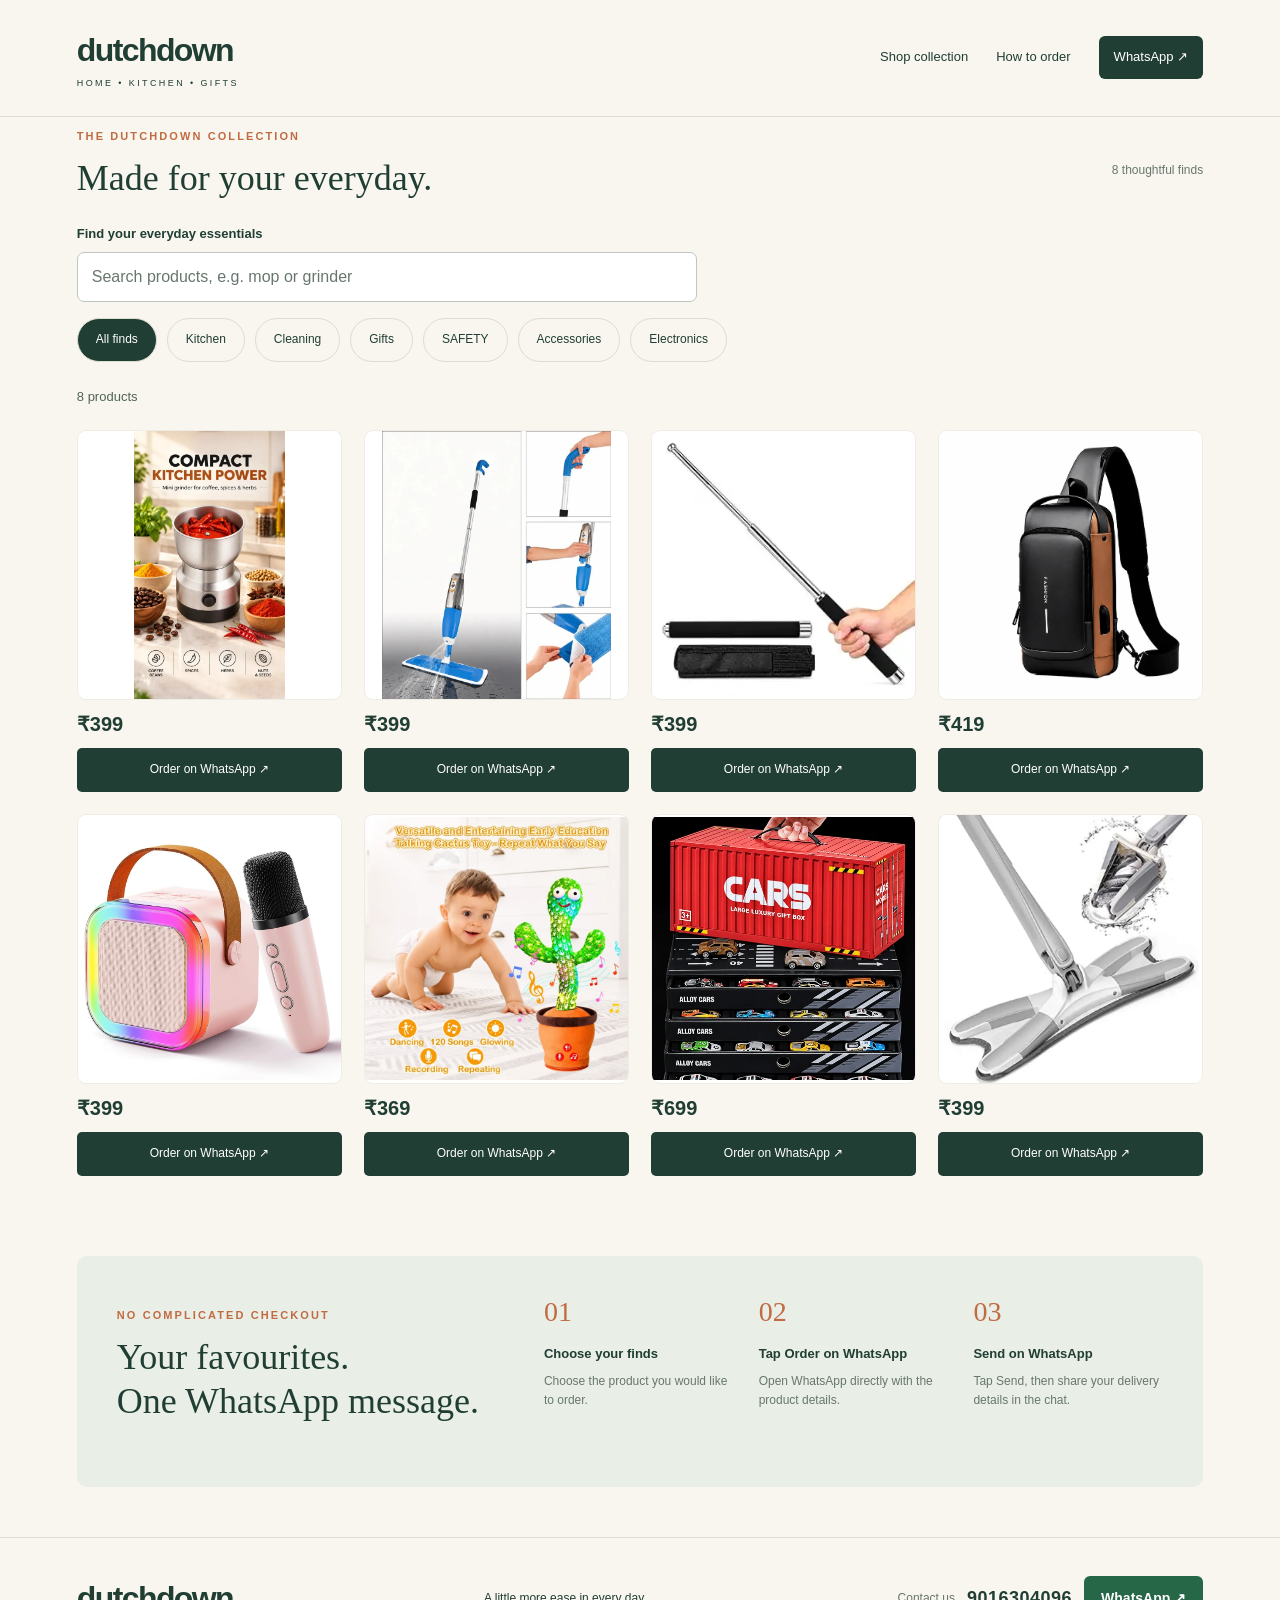
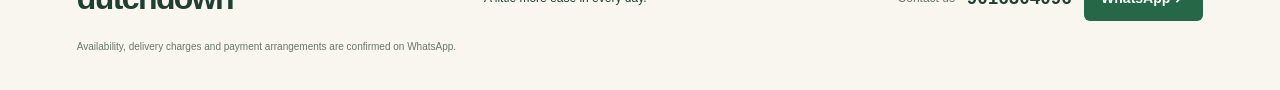
==== commit fe4749ba: "Show the Mini Grinder Mixer first on the homepage" ====
--- a/index.html
+++ b/index.html
@@ -1,6 +1,13 @@
-<!doctype html><html lang="en"><head><meta charset="utf-8"><meta name="viewport" content="width=device-width,initial-scale=1"><title>Dutchdown | Honest Products. Honest Prices.</title><meta name="description" content="Shop Dutchdown home essentials, kitchen helpers and gifts. Send your order directly on WhatsApp."><link rel="stylesheet" href="style.css?v=20261112-product-details"></head><body><a class="skip-link" href="#collection">Skip to products</a><header><a class="brand" href="#">dutchdown<span>HOME • KITCHEN • GIFTS</span></a><nav><a href="#collection">Shop collection</a><a href="#how">How to order</a><a class="header-whatsapp" href="https://wa.me/919016304096">WhatsApp ↗</a></nav></header><main><section id="collection"><div class="section-head"><div><p class="eyebrow">THE DUTCHDOWN COLLECTION</p><h2 aria-level="1">Made for your everyday.</h2></div><span id="collection-count">7 thoughtful finds</span></div><div class="catalog-tools" hidden><label for="product-search">Find your everyday essentials</label><div class="search-wrap"><input id="product-search" type="search" placeholder="Search products, e.g. mop or grinder" autocomplete="off" maxlength="100" aria-controls="products"><button id="clear-search" type="button" hidden>Clear search</button></div></div><div class="filters" hidden role="group" aria-label="Product categories"><button class="active" aria-pressed="true" data-category="All">All finds</button><button aria-pressed="false" data-category="Kitchen">Kitchen</button><button aria-pressed="false" data-category="Cleaning">Cleaning</button><button aria-pressed="false" data-category="Gifts">Gifts</button></div><p id="notice" class="catalog-summary" role="status" aria-live="polite">7 products</p><div id="products" class="grid"><article class="card" data-category="Cleaning">
+<!doctype html><html lang="en"><head><meta charset="utf-8"><meta name="viewport" content="width=device-width,initial-scale=1"><title>Dutchdown | Honest Products. Honest Prices.</title><meta name="description" content="Shop Dutchdown home essentials, kitchen helpers and gifts. Send your order directly on WhatsApp."><link rel="stylesheet" href="style.css?v=20261112-product-details"></head><body><a class="skip-link" href="#collection">Skip to products</a><header><a class="brand" href="#">dutchdown<span>HOME • KITCHEN • GIFTS</span></a><nav><a href="#collection">Shop collection</a><a href="#how">How to order</a><a class="header-whatsapp" href="https://wa.me/919016304096">WhatsApp ↗</a></nav></header><main><section id="collection"><div class="section-head"><div><p class="eyebrow">THE DUTCHDOWN COLLECTION</p><h2 aria-level="1">Made for your everyday.</h2></div><span id="collection-count">7 thoughtful finds</span></div><div class="catalog-tools" hidden><label for="product-search">Find your everyday essentials</label><div class="search-wrap"><input id="product-search" type="search" placeholder="Search products, e.g. mop or grinder" autocomplete="off" maxlength="100" aria-controls="products"><button id="clear-search" type="button" hidden>Clear search</button></div></div><div class="filters" hidden role="group" aria-label="Product categories"><button class="active" aria-pressed="true" data-category="All">All finds</button><button aria-pressed="false" data-category="Kitchen">Kitchen</button><button aria-pressed="false" data-category="Cleaning">Cleaning</button><button aria-pressed="false" data-category="Gifts">Gifts</button></div><p id="notice" class="catalog-summary" role="status" aria-live="polite">7 products</p><div id="products" class="grid"><article class="card" data-category="Kitchen">
 <details class="product-details">
-<summary class="photo" aria-label="View details for Healthy Spray Mop"><img src="assets/spray-mop.webp" width="720" height="842" alt="Healthy Spray Mop" fetchpriority="high" decoding="async"></summary>
+<summary class="photo" aria-label="View details for Mini Grinder Mixer for Multipurpose"><img src="assets/grinder.webp" width="506" height="900" alt="Mini Grinder Mixer for Multipurpose" fetchpriority="high" decoding="async"></summary>
+<div class="product-info">
+<p class="category">KITCHEN</p><h3>Mini Grinder Mixer for Multipurpose</h3><p class="description">A compact addition to your everyday kitchen.</p>
+<details class="product-reel"><summary>▶ Watch product reel</summary><video controls playsinline preload="none" poster="assets/grinder.webp" width="360" height="640" aria-label="Mini Grinder Mixer product reel"><source data-src="assets/grinder-demo.mp4" type="video/mp4"><a href="assets/grinder-demo.mp4">Open the grinder reel</a></video><noscript><p><a href="assets/grinder-demo.mp4">Open the product reel ↗</a></p></noscript><p class="micro">Tap play to watch with sound.</p></details>
+</div></details>
+<div class="card-bottom"><strong>₹399</strong><a class="direct-order" href="https://wa.me/919016304096?text=Hello+Dutchdown%21+I+would+like+to+order%3A%0AMini+Grinder+Mixer+for+Multipurpose+%C3%97+1+%E2%80%94+%E2%82%B9399%0ADelivery+charges%3A+please+confirm.%0APlease+confirm+availability%2C+payment+options+and+my+order." aria-label="Order Mini Grinder Mixer for Multipurpose on WhatsApp">Order on WhatsApp ↗</a></div></article><article class="card" data-category="Cleaning">
+<details class="product-details">
+<summary class="photo" aria-label="View details for Healthy Spray Mop"><img src="assets/spray-mop.webp" width="720" height="842" alt="Healthy Spray Mop" loading="lazy" decoding="async"></summary>
 <div class="product-info">
 <p class="category">CLEANING</p><h3>Healthy Spray Mop</h3><p class="description">Spray and wipe with a handy refillable bottle.</p>
 <details class="product-reel"><summary>▶ Watch product reel</summary><video controls playsinline preload="none" poster="assets/spray-mop.webp" width="640" height="360" aria-label="Healthy Spray Mop product reel"><source data-src="assets/spray-mop-demo.mp4" type="video/mp4"><a href="assets/spray-mop-demo.mp4">Open the spray mop reel</a></video><noscript><p><a href="assets/spray-mop-demo.mp4">Open the product reel ↗</a></p></noscript><p class="micro">Tap play to watch with sound.</p></details>
@@ -38,14 +45,7 @@
 <p class="category">GIFTS</p><h3>Talking Cactus Baby Toys for Kids Dancing Cactus</h3><p class="description">A playful talking and dancing cactus toy for kids.</p>
 <details class="product-reel"><summary>▶ Watch product reel</summary><video controls playsinline preload="none" poster="assets/cactus.webp?v=20261103-clean" width="360" height="640" aria-label="Talking and dancing cactus product reel"><source data-src="assets/cactus-demo.mp4" type="video/mp4"><a href="assets/cactus-demo.mp4">Open the cactus reel</a></video><noscript><p><a href="assets/cactus-demo.mp4">Open the product reel ↗</a></p></noscript><p class="micro">Tap play to watch with sound.</p></details>
 </div></details>
-<div class="card-bottom"><strong>₹369</strong><a class="direct-order" href="https://wa.me/919016304096?text=Hello+Dutchdown%21+I+would+like+to+order%3A%0ATalking+Cactus+Baby+Toys+for+Kids+Dancing+Cactus+%C3%97+1+%E2%80%94+%E2%82%B9369%0ADelivery+charges%3A+please+confirm.%0APlease+confirm+availability%2C+payment+options+and+my+order." aria-label="Order Talking Cactus Baby Toys for Kids Dancing Cactus on WhatsApp">Order on WhatsApp ↗</a></div></article><article class="card" data-category="Kitchen">
-<details class="product-details">
-<summary class="photo" aria-label="View details for Mini Grinder Mixer for Multipurpose"><img src="assets/grinder.webp" width="506" height="900" alt="Mini Grinder Mixer for Multipurpose" loading="lazy" decoding="async"></summary>
-<div class="product-info">
-<p class="category">KITCHEN</p><h3>Mini Grinder Mixer for Multipurpose</h3><p class="description">A compact addition to your everyday kitchen.</p>
-<details class="product-reel"><summary>▶ Watch product reel</summary><video controls playsinline preload="none" poster="assets/grinder.webp" width="360" height="640" aria-label="Mini Grinder Mixer product reel"><source data-src="assets/grinder-demo.mp4" type="video/mp4"><a href="assets/grinder-demo.mp4">Open the grinder reel</a></video><noscript><p><a href="assets/grinder-demo.mp4">Open the product reel ↗</a></p></noscript><p class="micro">Tap play to watch with sound.</p></details>
-</div></details>
-<div class="card-bottom"><strong>₹399</strong><a class="direct-order" href="https://wa.me/919016304096?text=Hello+Dutchdown%21+I+would+like+to+order%3A%0AMini+Grinder+Mixer+for+Multipurpose+%C3%97+1+%E2%80%94+%E2%82%B9399%0ADelivery+charges%3A+please+confirm.%0APlease+confirm+availability%2C+payment+options+and+my+order." aria-label="Order Mini Grinder Mixer for Multipurpose on WhatsApp">Order on WhatsApp ↗</a></div></article><article class="card" id="48-toy-cars" data-product-id="48-toy-cars" data-category="Gifts">
+<div class="card-bottom"><strong>₹369</strong><a class="direct-order" href="https://wa.me/919016304096?text=Hello+Dutchdown%21+I+would+like+to+order%3A%0ATalking+Cactus+Baby+Toys+for+Kids+Dancing+Cactus+%C3%97+1+%E2%80%94+%E2%82%B9369%0ADelivery+charges%3A+please+confirm.%0APlease+confirm+availability%2C+payment+options+and+my+order." aria-label="Order Talking Cactus Baby Toys for Kids Dancing Cactus on WhatsApp">Order on WhatsApp ↗</a></div></article><article class="card" id="48-toy-cars" data-product-id="48-toy-cars" data-category="Gifts">
 <details class="product-details">
 <summary class="photo" aria-label="View details for 48 Toy Cars Gift Set for Kids"><img src="assets/cars-collection-20261031.webp?v=20261103-clean" width="522" height="522" alt="48 Toy Cars Gift Set for Kids" loading="lazy" decoding="async"></summary>
 <div class="product-info">
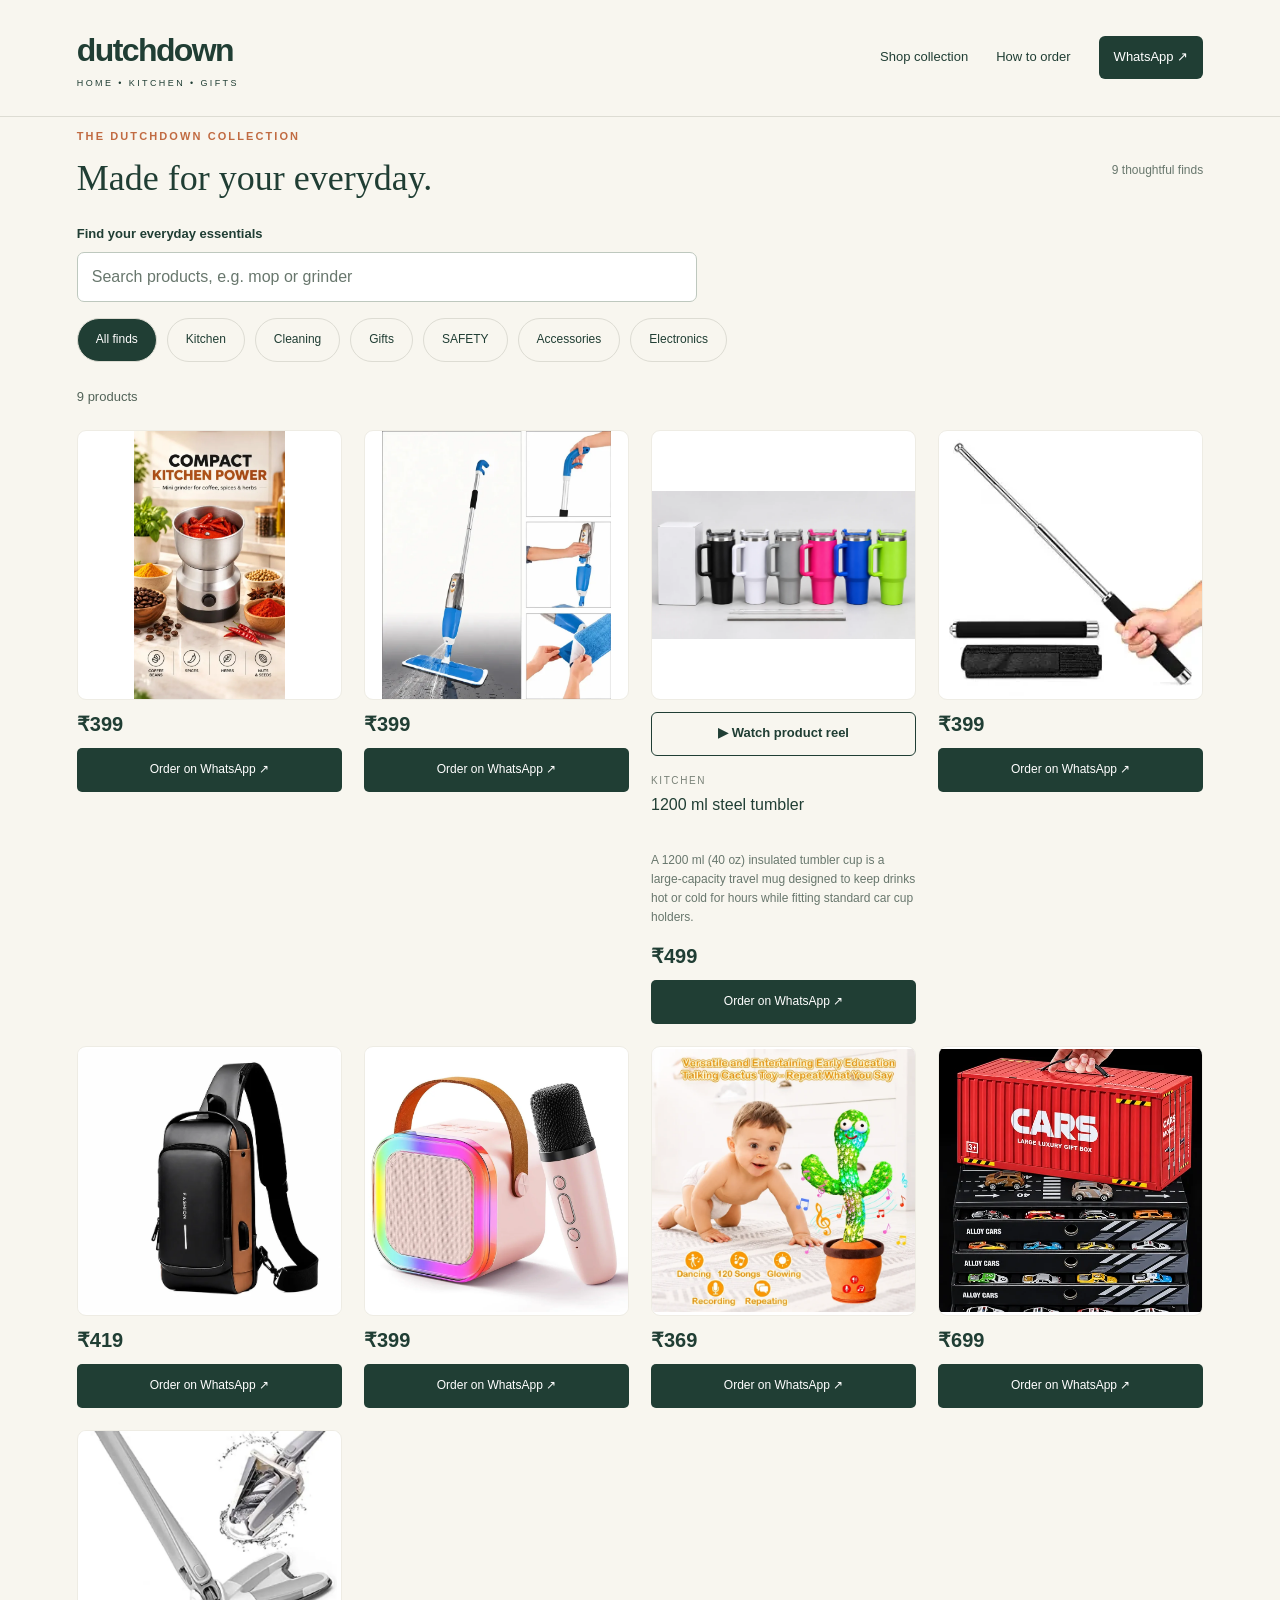
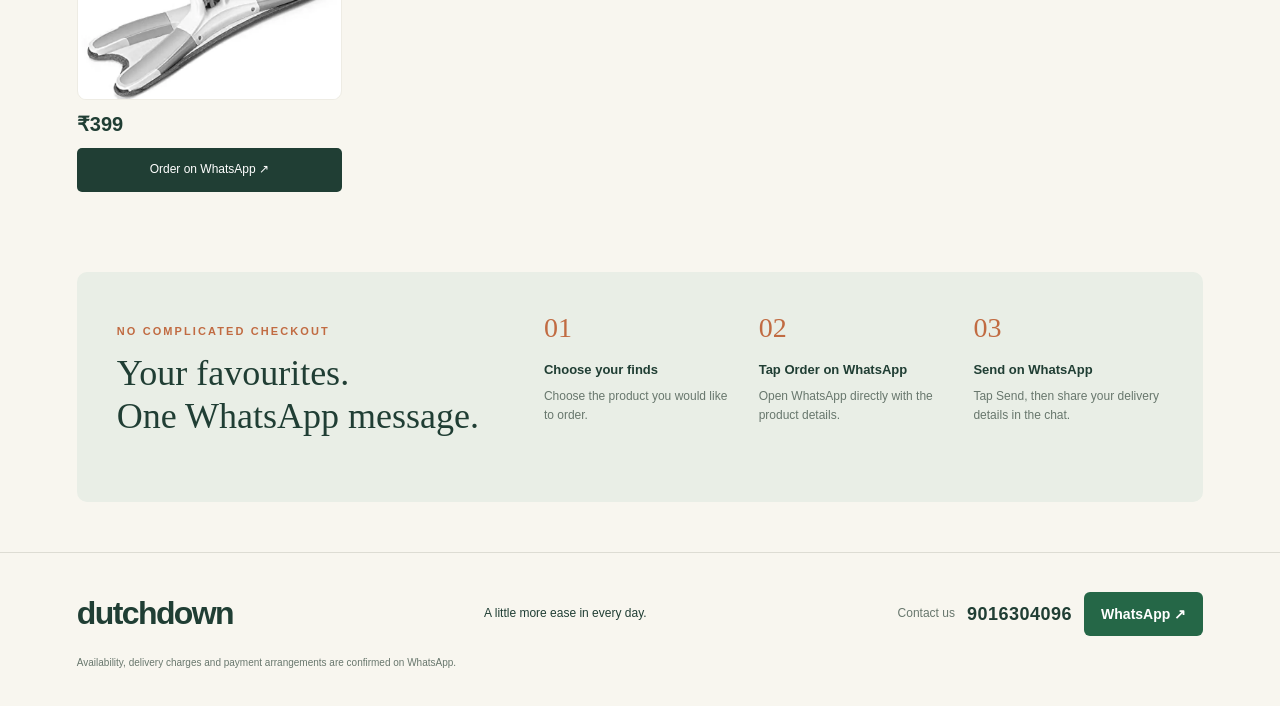
==== commit fbcb6723: "Add product: 1200 ml steel tumbler" ====
--- a/index.html
+++ b/index.html
@@ -14,6 +14,14 @@
 </div></details>
 <div class="card-bottom"><strong>₹399</strong><a class="direct-order" href="https://wa.me/919016304096?text=Hello+Dutchdown%21+I+would+like+to+order%3A%0AHealthy+Spray+Mop+%C3%97+1+%E2%80%94+%E2%82%B9399%0ADelivery+charges%3A+please+confirm.%0APlease+confirm+availability%2C+payment+options+and+my+order." aria-label="Order Healthy Spray Mop on WhatsApp">Order on WhatsApp ↗</a></div></article>
 <!-- DUTCHDOWN: NEW PRODUCTS -->
+<article class="card added-product" id="product-94f3414a-1fe8-4eec-933d-59e624352395" data-product-id="product-94f3414a-1fe8-4eec-933d-59e624352395" data-category="Kitchen">
+<div class="photo"><img src="assets/products/product-94f3414a-1fe8-4eec-933d-59e624352395/photo-1.webp" width="1200" height="675" alt="1200 ml steel tumbler" loading="lazy" decoding="async"></div>
+<details class="product-reel"><summary>▶ Watch product reel</summary><video controls playsinline preload="none" poster="assets/products/product-94f3414a-1fe8-4eec-933d-59e624352395/photo-1.webp" aria-label="1200 ml steel tumbler product reel"><source data-src="assets/products/product-94f3414a-1fe8-4eec-933d-59e624352395/reel.mp4" type="video/mp4"><a href="assets/products/product-94f3414a-1fe8-4eec-933d-59e624352395/reel.mp4">Open the product reel</a></video><noscript><p><a href="assets/products/product-94f3414a-1fe8-4eec-933d-59e624352395/reel.mp4">Open the product reel ↗</a></p></noscript></details>
+<p class="category">KITCHEN</p><h3>1200 ml steel tumbler</h3>
+<p class="description">A 1200 ml (40 oz) insulated tumbler cup is a large-capacity travel mug designed to keep drinks hot or cold for hours while fitting standard car cup holders.</p>
+<div class="card-bottom"><strong>₹499</strong><a class="direct-order" href="https://wa.me/919016304096?text=Hello%20Dutchdown!%20I%20would%20like%20to%20order%3A%0A1200%20ml%20steel%20tumbler%20%C3%97%201%20%E2%80%94%20%E2%82%B9499%0ADelivery%20charges%3A%20please%20confirm.%0APlease%20confirm%20availability%2C%20payment%20options%20and%20my%20order." aria-label="Order 1200 ml steel tumbler on WhatsApp">Order on WhatsApp ↗</a></div>
+</article>
+
 <article class="card added-product" id="product-3e241b07-3fb3-4594-b488-b963591775d4" data-product-id="product-3e241b07-3fb3-4594-b488-b963591775d4" data-category="SAFETY">
 <details class="product-details">
 <summary class="photo" aria-label="View details for FOLDABLE DEFENCE STICK"><img src="assets/products/product-3e241b07-3fb3-4594-b488-b963591775d4/photo-1.webp" width="300" height="300" alt="FOLDABLE DEFENCE STICK" loading="lazy" decoding="async"></summary>
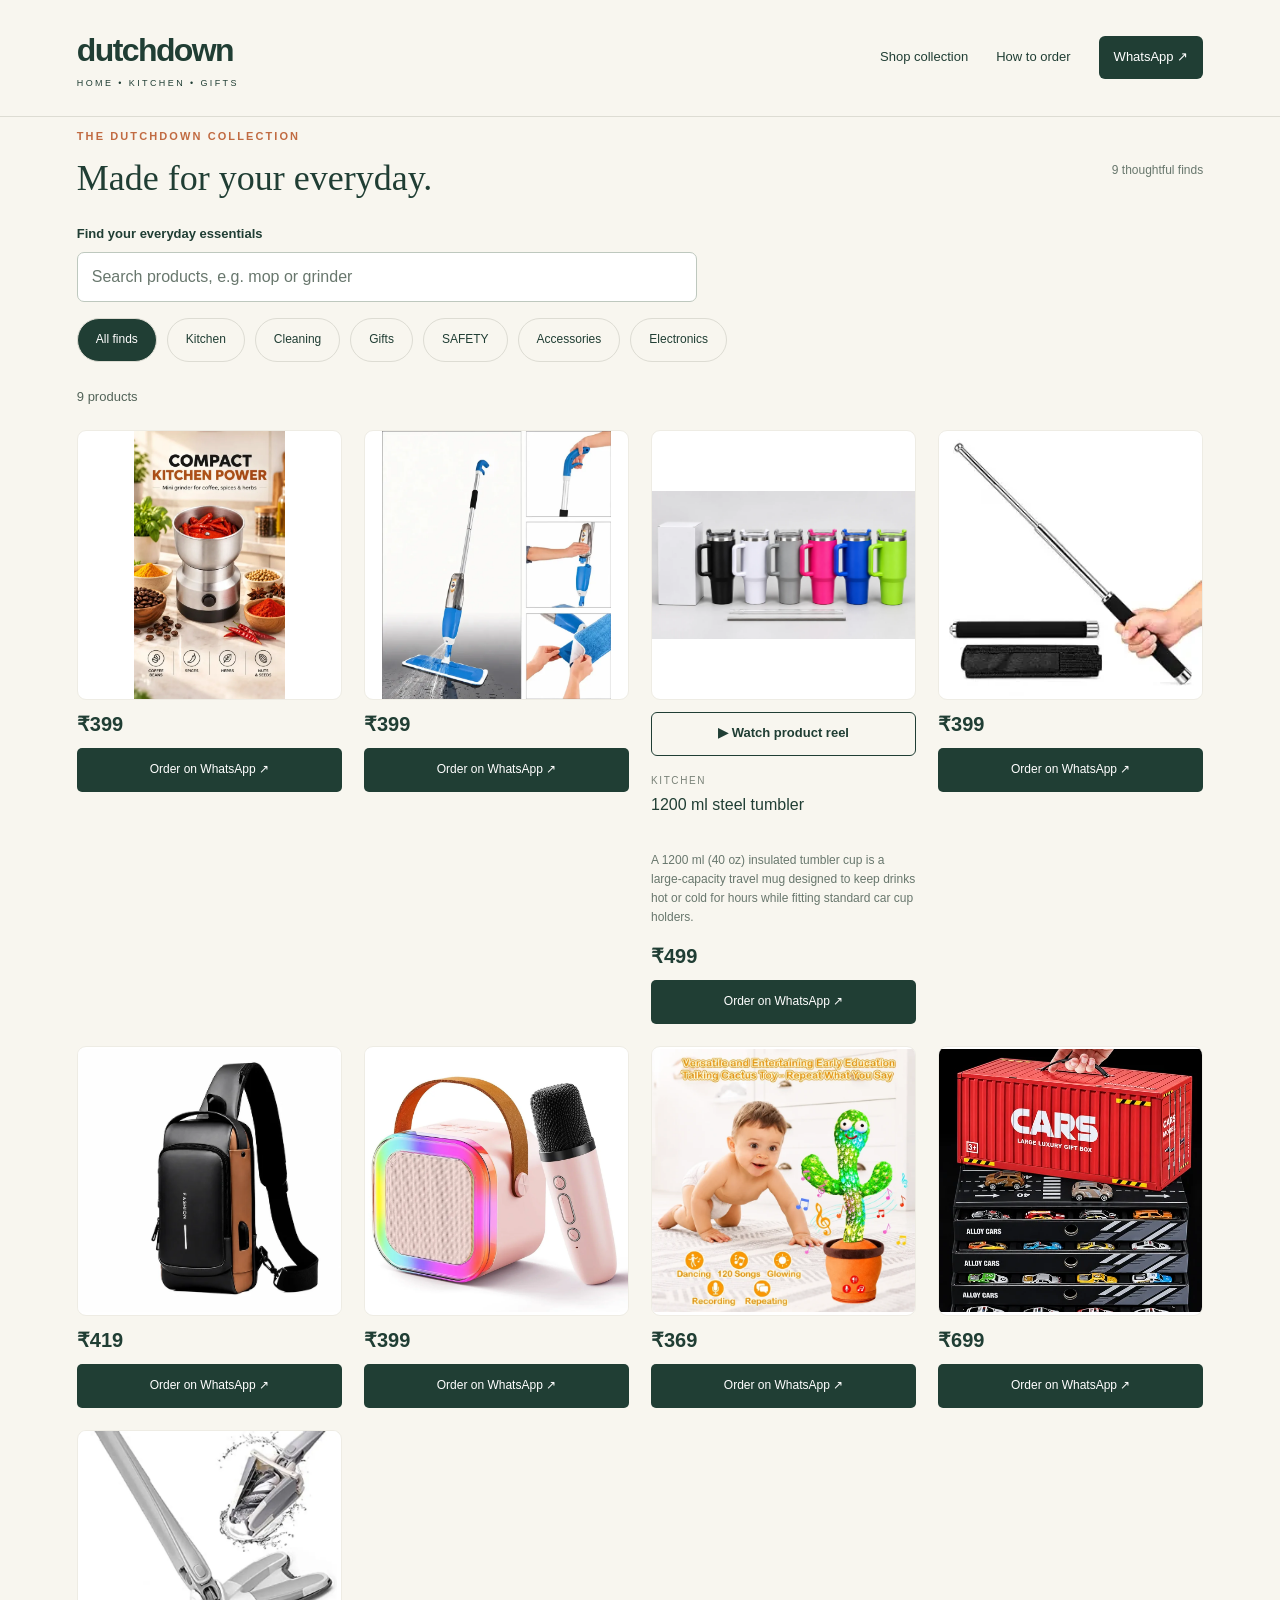
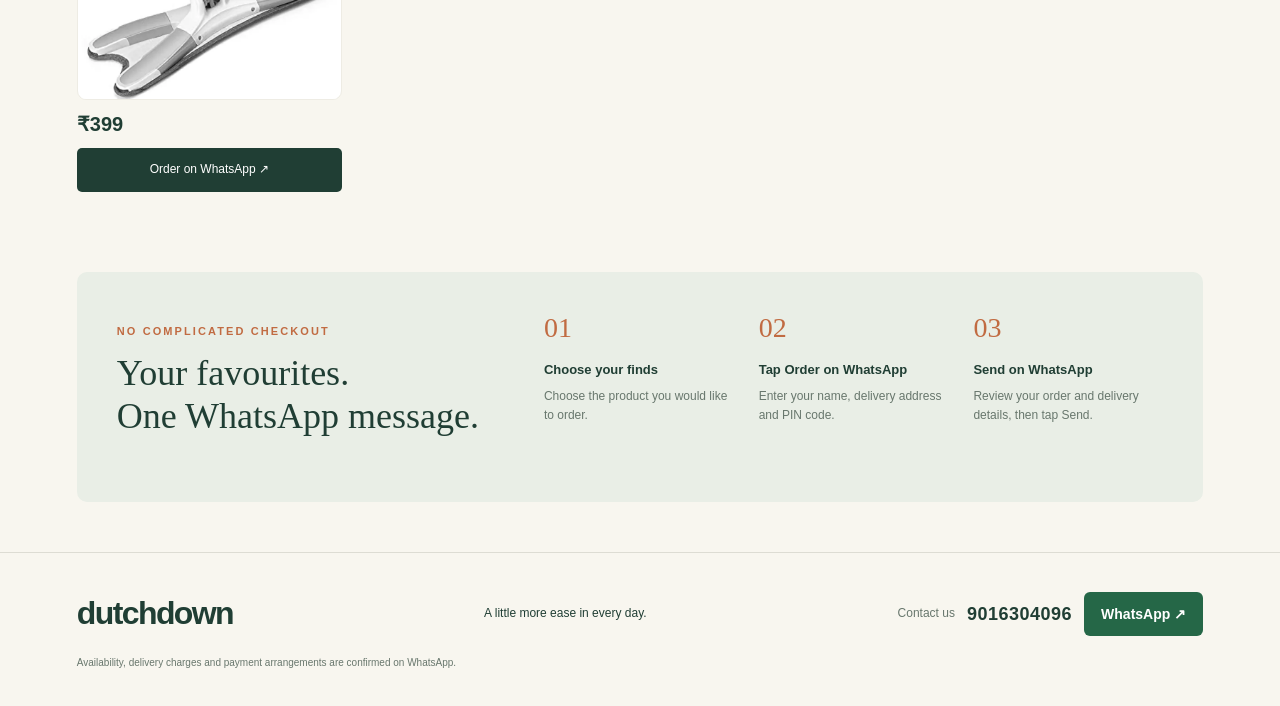
==== commit 3ca5012a: "Open delivery details before WhatsApp checkout" ====
--- a/index.html
+++ b/index.html
@@ -5,21 +5,21 @@
 <p class="category">KITCHEN</p><h3>Mini Grinder Mixer for Multipurpose</h3><p class="description">A compact addition to your everyday kitchen.</p>
 <details class="product-reel"><summary>▶ Watch product reel</summary><video controls playsinline preload="none" poster="assets/grinder.webp" width="360" height="640" aria-label="Mini Grinder Mixer product reel"><source data-src="assets/grinder-demo.mp4" type="video/mp4"><a href="assets/grinder-demo.mp4">Open the grinder reel</a></video><noscript><p><a href="assets/grinder-demo.mp4">Open the product reel ↗</a></p></noscript><p class="micro">Tap play to watch with sound.</p></details>
 </div></details>
-<div class="card-bottom"><strong>₹399</strong><a class="direct-order" href="https://wa.me/919016304096?text=Hello+Dutchdown%21+I+would+like+to+order%3A%0AMini+Grinder+Mixer+for+Multipurpose+%C3%97+1+%E2%80%94+%E2%82%B9399%0ADelivery+charges%3A+please+confirm.%0APlease+confirm+availability%2C+payment+options+and+my+order." aria-label="Order Mini Grinder Mixer for Multipurpose on WhatsApp">Order on WhatsApp ↗</a></div></article><article class="card" data-category="Cleaning">
+<div class="card-bottom"><strong>₹399</strong><a class="direct-order" href="order.html?text=Hello+Dutchdown%21+I+would+like+to+order%3A%0AMini+Grinder+Mixer+for+Multipurpose+%C3%97+1+%E2%80%94+%E2%82%B9399%0ADelivery+charges%3A+please+confirm.%0APlease+confirm+availability%2C+payment+options+and+my+order." aria-label="Order Mini Grinder Mixer for Multipurpose on WhatsApp">Order on WhatsApp ↗</a></div></article><article class="card" data-category="Cleaning">
 <details class="product-details">
 <summary class="photo" aria-label="View details for Healthy Spray Mop"><img src="assets/spray-mop.webp" width="720" height="842" alt="Healthy Spray Mop" loading="lazy" decoding="async"></summary>
 <div class="product-info">
 <p class="category">CLEANING</p><h3>Healthy Spray Mop</h3><p class="description">Spray and wipe with a handy refillable bottle.</p>
 <details class="product-reel"><summary>▶ Watch product reel</summary><video controls playsinline preload="none" poster="assets/spray-mop.webp" width="640" height="360" aria-label="Healthy Spray Mop product reel"><source data-src="assets/spray-mop-demo.mp4" type="video/mp4"><a href="assets/spray-mop-demo.mp4">Open the spray mop reel</a></video><noscript><p><a href="assets/spray-mop-demo.mp4">Open the product reel ↗</a></p></noscript><p class="micro">Tap play to watch with sound.</p></details>
 </div></details>
-<div class="card-bottom"><strong>₹399</strong><a class="direct-order" href="https://wa.me/919016304096?text=Hello+Dutchdown%21+I+would+like+to+order%3A%0AHealthy+Spray+Mop+%C3%97+1+%E2%80%94+%E2%82%B9399%0ADelivery+charges%3A+please+confirm.%0APlease+confirm+availability%2C+payment+options+and+my+order." aria-label="Order Healthy Spray Mop on WhatsApp">Order on WhatsApp ↗</a></div></article>
+<div class="card-bottom"><strong>₹399</strong><a class="direct-order" href="order.html?text=Hello+Dutchdown%21+I+would+like+to+order%3A%0AHealthy+Spray+Mop+%C3%97+1+%E2%80%94+%E2%82%B9399%0ADelivery+charges%3A+please+confirm.%0APlease+confirm+availability%2C+payment+options+and+my+order." aria-label="Order Healthy Spray Mop on WhatsApp">Order on WhatsApp ↗</a></div></article>
 <!-- DUTCHDOWN: NEW PRODUCTS -->
 <article class="card added-product" id="product-94f3414a-1fe8-4eec-933d-59e624352395" data-product-id="product-94f3414a-1fe8-4eec-933d-59e624352395" data-category="Kitchen">
 <div class="photo"><img src="assets/products/product-94f3414a-1fe8-4eec-933d-59e624352395/photo-1.webp" width="1200" height="675" alt="1200 ml steel tumbler" loading="lazy" decoding="async"></div>
 <details class="product-reel"><summary>▶ Watch product reel</summary><video controls playsinline preload="none" poster="assets/products/product-94f3414a-1fe8-4eec-933d-59e624352395/photo-1.webp" aria-label="1200 ml steel tumbler product reel"><source data-src="assets/products/product-94f3414a-1fe8-4eec-933d-59e624352395/reel.mp4" type="video/mp4"><a href="assets/products/product-94f3414a-1fe8-4eec-933d-59e624352395/reel.mp4">Open the product reel</a></video><noscript><p><a href="assets/products/product-94f3414a-1fe8-4eec-933d-59e624352395/reel.mp4">Open the product reel ↗</a></p></noscript></details>
 <p class="category">KITCHEN</p><h3>1200 ml steel tumbler</h3>
 <p class="description">A 1200 ml (40 oz) insulated tumbler cup is a large-capacity travel mug designed to keep drinks hot or cold for hours while fitting standard car cup holders.</p>
-<div class="card-bottom"><strong>₹499</strong><a class="direct-order" href="https://wa.me/919016304096?text=Hello%20Dutchdown!%20I%20would%20like%20to%20order%3A%0A1200%20ml%20steel%20tumbler%20%C3%97%201%20%E2%80%94%20%E2%82%B9499%0ADelivery%20charges%3A%20please%20confirm.%0APlease%20confirm%20availability%2C%20payment%20options%20and%20my%20order." aria-label="Order 1200 ml steel tumbler on WhatsApp">Order on WhatsApp ↗</a></div>
+<div class="card-bottom"><strong>₹499</strong><a class="direct-order" href="order.html?text=Hello%20Dutchdown!%20I%20would%20like%20to%20order%3A%0A1200%20ml%20steel%20tumbler%20%C3%97%201%20%E2%80%94%20%E2%82%B9499%0ADelivery%20charges%3A%20please%20confirm.%0APlease%20confirm%20availability%2C%20payment%20options%20and%20my%20order." aria-label="Order 1200 ml steel tumbler on WhatsApp">Order on WhatsApp ↗</a></div>
 </article>
 
 <article class="card added-product" id="product-3e241b07-3fb3-4594-b488-b963591775d4" data-product-id="product-3e241b07-3fb3-4594-b488-b963591775d4" data-category="SAFETY">
@@ -30,7 +30,7 @@
 <p class="description">A self-defense stick (or tactical baton) is a compact, extendable metal or steel rod designed for personal protection, night walks, and emergency escape situations.</p>
 <details class="product-reel"><summary>▶ Watch product reel</summary><video controls playsinline preload="none" poster="assets/products/product-3e241b07-3fb3-4594-b488-b963591775d4/photo-1.webp" aria-label="FOLDABLE DEFENCE STICK product reel"><source data-src="assets/products/product-3e241b07-3fb3-4594-b488-b963591775d4/reel.mp4" type="video/mp4"><a href="assets/products/product-3e241b07-3fb3-4594-b488-b963591775d4/reel.mp4">Open the product reel</a></video><noscript><p><a href="assets/products/product-3e241b07-3fb3-4594-b488-b963591775d4/reel.mp4">Open the product reel ↗</a></p></noscript></details>
 </div></details>
-<div class="card-bottom"><strong>₹399</strong><a class="direct-order" href="https://wa.me/919016304096?text=Hello%20Dutchdown!%20I%20would%20like%20to%20order%3A%0AFOLDABLE%20DEFENCE%20STICK%20%C3%97%201%20%E2%80%94%20%E2%82%B9399%0ADelivery%20charges%3A%20please%20confirm.%0APlease%20confirm%20availability%2C%20payment%20options%20and%20my%20order." aria-label="Order FOLDABLE DEFENCE STICK on WhatsApp">Order on WhatsApp ↗</a></div>
+<div class="card-bottom"><strong>₹399</strong><a class="direct-order" href="order.html?text=Hello%20Dutchdown!%20I%20would%20like%20to%20order%3A%0AFOLDABLE%20DEFENCE%20STICK%20%C3%97%201%20%E2%80%94%20%E2%82%B9399%0ADelivery%20charges%3A%20please%20confirm.%0APlease%20confirm%20availability%2C%20payment%20options%20and%20my%20order." aria-label="Order FOLDABLE DEFENCE STICK on WhatsApp">Order on WhatsApp ↗</a></div>
 </article>
 
 <article class="card" id="fashion-sling-bag" data-product-id="fashion-sling-bag" data-category="Accessories">
@@ -39,21 +39,21 @@
 <div class="product-info">
 <p class="category">ACCESSORIES</p><h3>Fashion Crossbody Sling Bag</h3><p class="description">Keep everyday essentials close with zipped compartments, a front pocket and an adjustable shoulder strap.</p>
 </div></details>
-<div class="card-bottom"><strong>₹419</strong><a class="direct-order" href="https://wa.me/919016304096?text=Hello%20Dutchdown!%20I%20would%20like%20to%20order%3A%0AFashion%20Crossbody%20Sling%20Bag%20%C3%97%201%20%E2%80%94%20%E2%82%B9419%0ADelivery%20charges%3A%20please%20confirm.%0APlease%20confirm%20availability%2C%20payment%20options%20and%20my%20order." aria-label="Order Fashion Crossbody Sling Bag on WhatsApp">Order on WhatsApp ↗</a></div></article><article class="card" id="k12-speaker-mic" data-product-id="k12-speaker-mic" data-category="Electronics">
+<div class="card-bottom"><strong>₹419</strong><a class="direct-order" href="order.html?text=Hello%20Dutchdown!%20I%20would%20like%20to%20order%3A%0AFashion%20Crossbody%20Sling%20Bag%20%C3%97%201%20%E2%80%94%20%E2%82%B9419%0ADelivery%20charges%3A%20please%20confirm.%0APlease%20confirm%20availability%2C%20payment%20options%20and%20my%20order." aria-label="Order Fashion Crossbody Sling Bag on WhatsApp">Order on WhatsApp ↗</a></div></article><article class="card" id="k12-speaker-mic" data-product-id="k12-speaker-mic" data-category="Electronics">
 <details class="product-details">
 <summary class="photo" aria-label="View details for K12 Karaoke Speaker with Microphone"><img src="assets/k12-speaker-mic.webp" width="960" height="960" alt="K12 Karaoke Speaker with Microphone" loading="lazy" decoding="async"></summary>
 <div class="product-info">
 <p class="category">ELECTRONICS</p><h3>K12 Karaoke Speaker with Microphone</h3><p class="description">A portable mini speaker with microphone, a carry handle and colourful lights for family sing-alongs.</p>
 <details class="product-reel"><summary>▶ Watch product reel</summary><video controls playsinline preload="none" poster="assets/k12-speaker-mic.webp" width="360" height="640" aria-label="K12 Karaoke Speaker with Microphone product reel"><source data-src="assets/k12-speaker-mic-demo.mp4" type="video/mp4"><a href="assets/k12-speaker-mic-demo.mp4">Open the product reel</a></video><noscript><p><a href="assets/k12-speaker-mic-demo.mp4">Open the product reel ↗</a></p></noscript><p class="micro">Tap play to watch with sound.</p></details>
 </div></details>
-<div class="card-bottom"><strong>₹399</strong><a class="direct-order" href="https://wa.me/919016304096?text=Hello%20Dutchdown!%20I%20would%20like%20to%20order%3A%0AK12%20Karaoke%20Speaker%20with%20Microphone%20%C3%97%201%20%E2%80%94%20%E2%82%B9399%0ADelivery%20charges%3A%20please%20confirm.%0APlease%20confirm%20availability%2C%20payment%20options%20and%20my%20order." aria-label="Order K12 Karaoke Speaker with Microphone on WhatsApp">Order on WhatsApp ↗</a></div></article><article class="card" data-category="Gifts">
+<div class="card-bottom"><strong>₹399</strong><a class="direct-order" href="order.html?text=Hello%20Dutchdown!%20I%20would%20like%20to%20order%3A%0AK12%20Karaoke%20Speaker%20with%20Microphone%20%C3%97%201%20%E2%80%94%20%E2%82%B9399%0ADelivery%20charges%3A%20please%20confirm.%0APlease%20confirm%20availability%2C%20payment%20options%20and%20my%20order." aria-label="Order K12 Karaoke Speaker with Microphone on WhatsApp">Order on WhatsApp ↗</a></div></article><article class="card" data-category="Gifts">
 <details class="product-details">
 <summary class="photo" aria-label="View details for Talking Cactus Baby Toys for Kids Dancing Cactus"><img src="assets/cactus.webp?v=20261103-clean" width="720" height="720" alt="Talking Cactus Baby Toys for Kids Dancing Cactus" loading="lazy" decoding="async"></summary>
 <div class="product-info">
 <p class="category">GIFTS</p><h3>Talking Cactus Baby Toys for Kids Dancing Cactus</h3><p class="description">A playful talking and dancing cactus toy for kids.</p>
 <details class="product-reel"><summary>▶ Watch product reel</summary><video controls playsinline preload="none" poster="assets/cactus.webp?v=20261103-clean" width="360" height="640" aria-label="Talking and dancing cactus product reel"><source data-src="assets/cactus-demo.mp4" type="video/mp4"><a href="assets/cactus-demo.mp4">Open the cactus reel</a></video><noscript><p><a href="assets/cactus-demo.mp4">Open the product reel ↗</a></p></noscript><p class="micro">Tap play to watch with sound.</p></details>
 </div></details>
-<div class="card-bottom"><strong>₹369</strong><a class="direct-order" href="https://wa.me/919016304096?text=Hello+Dutchdown%21+I+would+like+to+order%3A%0ATalking+Cactus+Baby+Toys+for+Kids+Dancing+Cactus+%C3%97+1+%E2%80%94+%E2%82%B9369%0ADelivery+charges%3A+please+confirm.%0APlease+confirm+availability%2C+payment+options+and+my+order." aria-label="Order Talking Cactus Baby Toys for Kids Dancing Cactus on WhatsApp">Order on WhatsApp ↗</a></div></article><article class="card" id="48-toy-cars" data-product-id="48-toy-cars" data-category="Gifts">
+<div class="card-bottom"><strong>₹369</strong><a class="direct-order" href="order.html?text=Hello+Dutchdown%21+I+would+like+to+order%3A%0ATalking+Cactus+Baby+Toys+for+Kids+Dancing+Cactus+%C3%97+1+%E2%80%94+%E2%82%B9369%0ADelivery+charges%3A+please+confirm.%0APlease+confirm+availability%2C+payment+options+and+my+order." aria-label="Order Talking Cactus Baby Toys for Kids Dancing Cactus on WhatsApp">Order on WhatsApp ↗</a></div></article><article class="card" id="48-toy-cars" data-product-id="48-toy-cars" data-category="Gifts">
 <details class="product-details">
 <summary class="photo" aria-label="View details for 48 Toy Cars Gift Set for Kids"><img src="assets/cars-collection-20261031.webp?v=20261103-clean" width="522" height="522" alt="48 Toy Cars Gift Set for Kids" loading="lazy" decoding="async"></summary>
 <div class="product-info">
@@ -61,13 +61,17 @@
 <span class="badge">FREE DELIVERY</span>
 <details class="product-reel"><summary>▶ Watch product reel</summary><video controls playsinline preload="none" poster="assets/cars-collection-20261031.webp?v=20261103-clean" width="480" height="854" aria-label="48 Toy Cars Gift Set product reel"><source data-src="assets/cars-collection-20261031.mp4" type="video/mp4"><a href="assets/cars-collection-20261031.mp4">Open the toy cars reel</a></video><noscript><p><a href="assets/cars-collection-20261031.mp4">Open the product reel ↗</a></p></noscript><p class="micro">Tap play to watch with sound. Our price: ₹699 with free delivery.</p></details>
 </div></details>
-<div class="card-bottom"><strong>₹699</strong><a class="direct-order" href="https://wa.me/919016304096?text=Hello%20Dutchdown!%20I%20would%20like%20to%20order%3A%0A48%20Toy%20Cars%20Gift%20Set%20for%20Kids%20%C3%97%201%20%E2%80%94%20%E2%82%B9699%0ADelivery%3A%20FREE%0APlease%20confirm%20availability%2C%20payment%20options%20and%20my%20order." aria-label="Order 48 Toy Cars Gift Set for Kids on WhatsApp">Order on WhatsApp ↗</a></div></article><article class="card" data-category="Cleaning">
+<div class="card-bottom"><strong>₹699</strong><a class="direct-order" href="order.html?text=Hello%20Dutchdown!%20I%20would%20like%20to%20order%3A%0A48%20Toy%20Cars%20Gift%20Set%20for%20Kids%20%C3%97%201%20%E2%80%94%20%E2%82%B9699%0ADelivery%3A%20FREE%0APlease%20confirm%20availability%2C%20payment%20options%20and%20my%20order." aria-label="Order 48 Toy Cars Gift Set for Kids on WhatsApp">Order on WhatsApp ↗</a></div></article><article class="card" data-category="Cleaning">
 <details class="product-details">
 <summary class="photo" aria-label="View details for X Shape Mop"><img src="assets/x-mop.webp" width="720" height="754" alt="X Shape Mop" loading="lazy" decoding="async"></summary>
 <div class="product-info">
 <p class="category">CLEANING</p><h3>X Shape Mop</h3><p class="description">An X-shaped mop with a self-wringing design.</p>
 <details class="product-reel"><summary>▶ Watch product reel</summary><video controls playsinline preload="none" poster="assets/x-mop.webp" width="480" height="854" aria-label="X Shape Mop product reel"><source data-src="assets/x-mop-demo.mp4" type="video/mp4"><a href="assets/x-mop-demo.mp4">Open the X Shape Mop reel</a></video><noscript><p><a href="assets/x-mop-demo.mp4">Open the product reel ↗</a></p></noscript><p class="micro">Tap play to watch with sound.</p></details>
 </div></details>
-<div class="card-bottom"><strong>₹399</strong><a class="direct-order" href="https://wa.me/919016304096?text=Hello+Dutchdown%21+I+would+like+to+order%3A%0AX+Shape+Mop+%C3%97+1+%E2%80%94+%E2%82%B9399%0ADelivery+charges%3A+please+confirm.%0APlease+confirm+availability%2C+payment+options+and+my+order." aria-label="Order X Shape Mop on WhatsApp">Order on WhatsApp ↗</a></div></article></div><div id="catalog-empty" class="catalog-empty" hidden><h3>No products found</h3><p>Try a different name or browse all categories.</p><button id="reset-catalog" type="button">Show all products</button></div><nav id="catalog-pagination" class="catalog-pagination" aria-label="Product pages" hidden><button id="previous-page" type="button">Previous</button><span id="page-status">Page 1 of 1</span><button id="next-page" type="button">Next</button></nav></section><section id="how" class="how"><div><p class="eyebrow">NO COMPLICATED CHECKOUT</p><h2>Your favourites.<br>One WhatsApp message.</h2></div><ol><li><b>01</b><strong>Choose your finds</strong><span>Choose the product you would like to order.</span></li><li><b>02</b><strong>Tap Order on WhatsApp</strong><span>Open WhatsApp directly with the product details.</span></li><li><b>03</b><strong>Send on WhatsApp</strong><span>Tap Send, then share your delivery details in the chat.</span></li></ol></section></main><footer><a class="brand" href="#">dutchdown</a><p>A little more ease in every day.</p><div class="footer-contact"><span>Contact us</span><a class="contact-number" href="tel:+919016304096">9016304096</a><a class="contact-whatsapp" href="https://wa.me/919016304096" aria-label="Chat on WhatsApp with Dutchdown at 9016304096">WhatsApp ↗</a></div><small>Availability, delivery charges and payment arrangements are confirmed on WhatsApp.</small></footer><script src="app.js?v=20261112-product-details" defer></script></body></html>
+<div class="card-bottom"><strong>₹399</strong><a class="direct-order" href="order.html?text=Hello+Dutchdown%21+I+would+like+to+order%3A%0AX+Shape+Mop+%C3%97+1+%E2%80%94+%E2%82%B9399%0ADelivery+charges%3A+please+confirm.%0APlease+confirm+availability%2C+payment+options+and+my+order." aria-label="Order X Shape Mop on WhatsApp">Order on WhatsApp ↗</a></div></article></div><div id="catalog-empty" class="catalog-empty" hidden><h3>No products found</h3><p>Try a different name or browse all categories.</p><button id="reset-catalog" type="button">Show all products</button></div><nav id="catalog-pagination" class="catalog-pagination" aria-label="Product pages" hidden><button id="previous-page" type="button">Previous</button><span id="page-status">Page 1 of 1</span><button id="next-page" type="button">Next</button></nav></section><section id="how" class="how"><div><p class="eyebrow">NO COMPLICATED CHECKOUT</p><h2>Your favourites.<br>One WhatsApp message.</h2></div><ol><li><b>01</b><strong>Choose your finds</strong><span>Choose the product you would like to order.</span></li><li><b>02</b><strong>Tap Order on WhatsApp</strong><span>Enter your name, delivery address and PIN code.</span></li><li><b>03</b><strong>Send on WhatsApp</strong><span>Review your order and delivery details, then tap Send.</span></li></ol></section></main><footer><a class="brand" href="#">dutchdown</a><p>A little more ease in every day.</p><div class="footer-contact"><span>Contact us</span><a class="contact-number" href="tel:+919016304096">9016304096</a><a class="contact-whatsapp" href="https://wa.me/919016304096" aria-label="Chat on WhatsApp with Dutchdown at 9016304096">WhatsApp ↗</a></div><small>Availability, delivery charges and payment arrangements are confirmed on WhatsApp.</small></footer><script src="app.js?v=20261112-product-details" defer></script><script>
+  for (const link of document.querySelectorAll('a.direct-order[href^="https://wa.me/919016304096?"]')) {
+    link.href = "order.html" + new URL(link.href).search;
+  }
+</script></body></html>
 
 
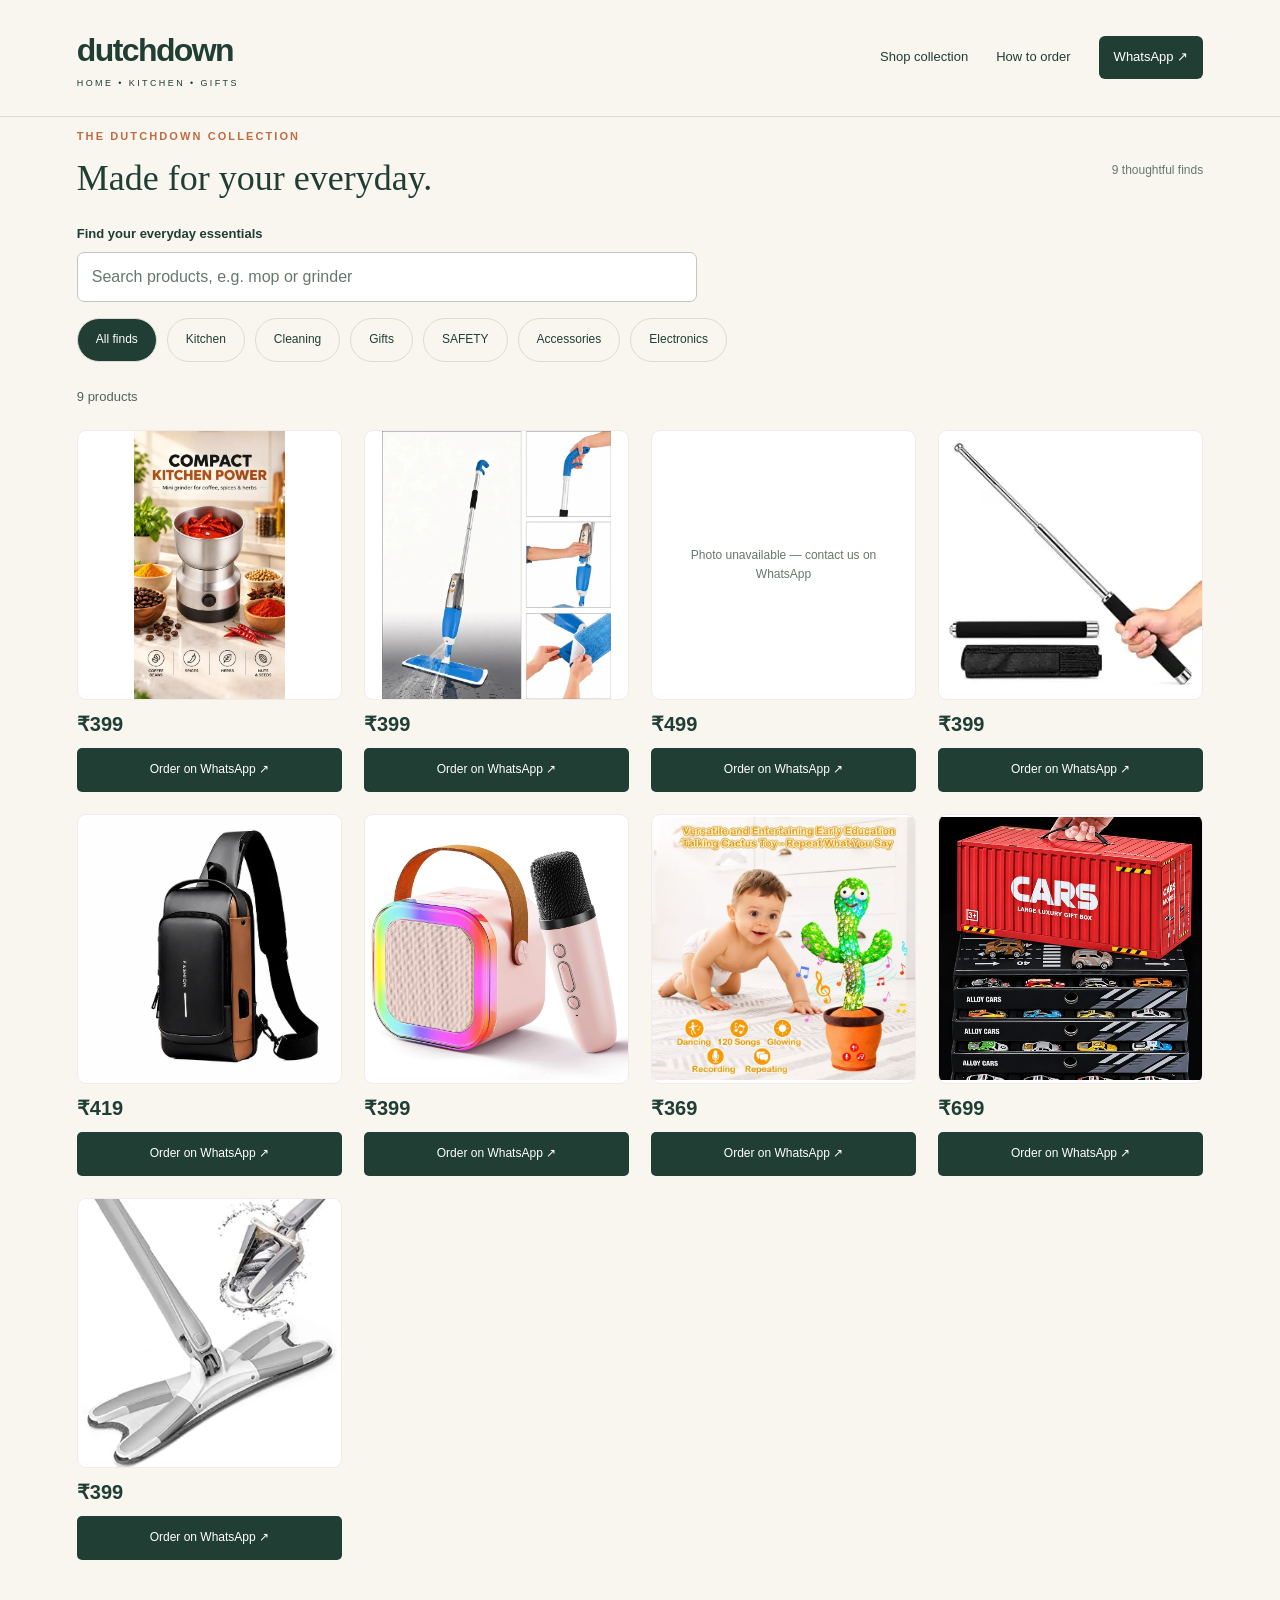
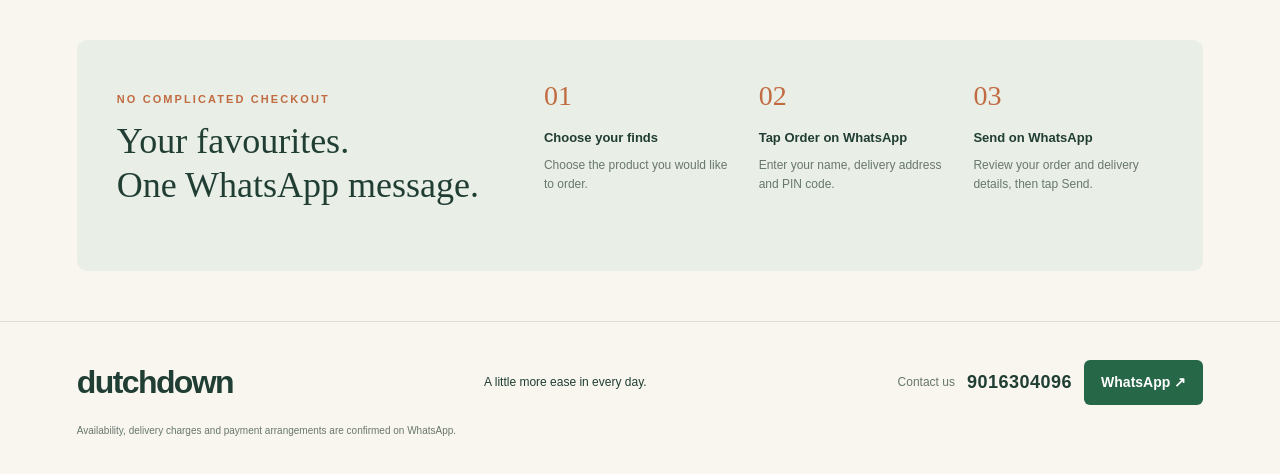
==== commit 3aa5f634: "Update 900 ML Steel Tumbler name, supplied photo and silent reel" ====
--- a/index.html
+++ b/index.html
@@ -15,11 +15,13 @@
 <div class="card-bottom"><strong>₹399</strong><a class="direct-order" href="order.html?text=Hello+Dutchdown%21+I+would+like+to+order%3A%0AHealthy+Spray+Mop+%C3%97+1+%E2%80%94+%E2%82%B9399%0ADelivery+charges%3A+please+confirm.%0APlease+confirm+availability%2C+payment+options+and+my+order." aria-label="Order Healthy Spray Mop on WhatsApp">Order on WhatsApp ↗</a></div></article>
 <!-- DUTCHDOWN: NEW PRODUCTS -->
 <article class="card added-product" id="product-94f3414a-1fe8-4eec-933d-59e624352395" data-product-id="product-94f3414a-1fe8-4eec-933d-59e624352395" data-category="Kitchen">
-<div class="photo"><img src="assets/products/product-94f3414a-1fe8-4eec-933d-59e624352395/photo-1.webp" width="1200" height="675" alt="1200 ml steel tumbler" loading="lazy" decoding="async"></div>
-<details class="product-reel"><summary>▶ Watch product reel</summary><video controls playsinline preload="none" poster="assets/products/product-94f3414a-1fe8-4eec-933d-59e624352395/photo-1.webp" aria-label="1200 ml steel tumbler product reel"><source data-src="assets/products/product-94f3414a-1fe8-4eec-933d-59e624352395/reel.mp4" type="video/mp4"><a href="assets/products/product-94f3414a-1fe8-4eec-933d-59e624352395/reel.mp4">Open the product reel</a></video><noscript><p><a href="assets/products/product-94f3414a-1fe8-4eec-933d-59e624352395/reel.mp4">Open the product reel ↗</a></p></noscript></details>
-<p class="category">KITCHEN</p><h3>1200 ml steel tumbler</h3>
-<p class="description">A 1200 ml (40 oz) insulated tumbler cup is a large-capacity travel mug designed to keep drinks hot or cold for hours while fitting standard car cup holders.</p>
-<div class="card-bottom"><strong>₹499</strong><a class="direct-order" href="order.html?text=Hello%20Dutchdown!%20I%20would%20like%20to%20order%3A%0A1200%20ml%20steel%20tumbler%20%C3%97%201%20%E2%80%94%20%E2%82%B9499%0ADelivery%20charges%3A%20please%20confirm.%0APlease%20confirm%20availability%2C%20payment%20options%20and%20my%20order." aria-label="Order 1200 ml steel tumbler on WhatsApp">Order on WhatsApp ↗</a></div>
+<details class="product-details"><summary class="photo" aria-label="View details for 900 ML Steel Tumbler"><img src="https://dutchdown-home-store.citishopind.chatgpt.site/assets/products/product-94f3414a-1fe8-4eec-933d-59e624352395/tumbler-900ml.webp" width="1169" height="1536" alt="900 ML Steel Tumbler" loading="lazy" decoding="async"></summary>
+<div class="product-info">
+<details class="product-reel"><summary>▶ Watch product reel</summary><video controls muted playsinline preload="none" poster="https://dutchdown-home-store.citishopind.chatgpt.site/assets/products/product-94f3414a-1fe8-4eec-933d-59e624352395/tumbler-900ml.webp" aria-label="900 ML Steel Tumbler product reel"><source data-src="https://dutchdown-home-store.citishopind.chatgpt.site/assets/products/product-94f3414a-1fe8-4eec-933d-59e624352395/tumbler-900ml-muted.mp4" type="video/mp4"><a href="https://dutchdown-home-store.citishopind.chatgpt.site/assets/products/product-94f3414a-1fe8-4eec-933d-59e624352395/tumbler-900ml-muted.mp4">Open the product reel</a></video><noscript><p><a href="https://dutchdown-home-store.citishopind.chatgpt.site/assets/products/product-94f3414a-1fe8-4eec-933d-59e624352395/tumbler-900ml-muted.mp4">Open the product reel ↗</a></p></noscript></details>
+<p class="category">KITCHEN</p><h3>900 ML Steel Tumbler</h3>
+<p class="description">A 900 ml vacuum-insulated steel tumbler with a carry handle and drinking lid for everyday use and travel.</p>
+</div></details>
+<div class="card-bottom"><strong>₹499</strong><a class="direct-order" href="order.html?text=Hello%20Dutchdown!%20I%20would%20like%20to%20order%3A%0A900%20ML%20Steel%20Tumbler%20%C3%97%201%20%E2%80%94%20%E2%82%B9499%0ADelivery%20charges%3A%20please%20confirm.%0APlease%20confirm%20availability%2C%20payment%20options%20and%20my%20order." aria-label="Order 900 ML Steel Tumbler on WhatsApp">Order on WhatsApp ↗</a></div>
 </article>
 
 <article class="card added-product" id="product-3e241b07-3fb3-4594-b488-b963591775d4" data-product-id="product-3e241b07-3fb3-4594-b488-b963591775d4" data-category="SAFETY">
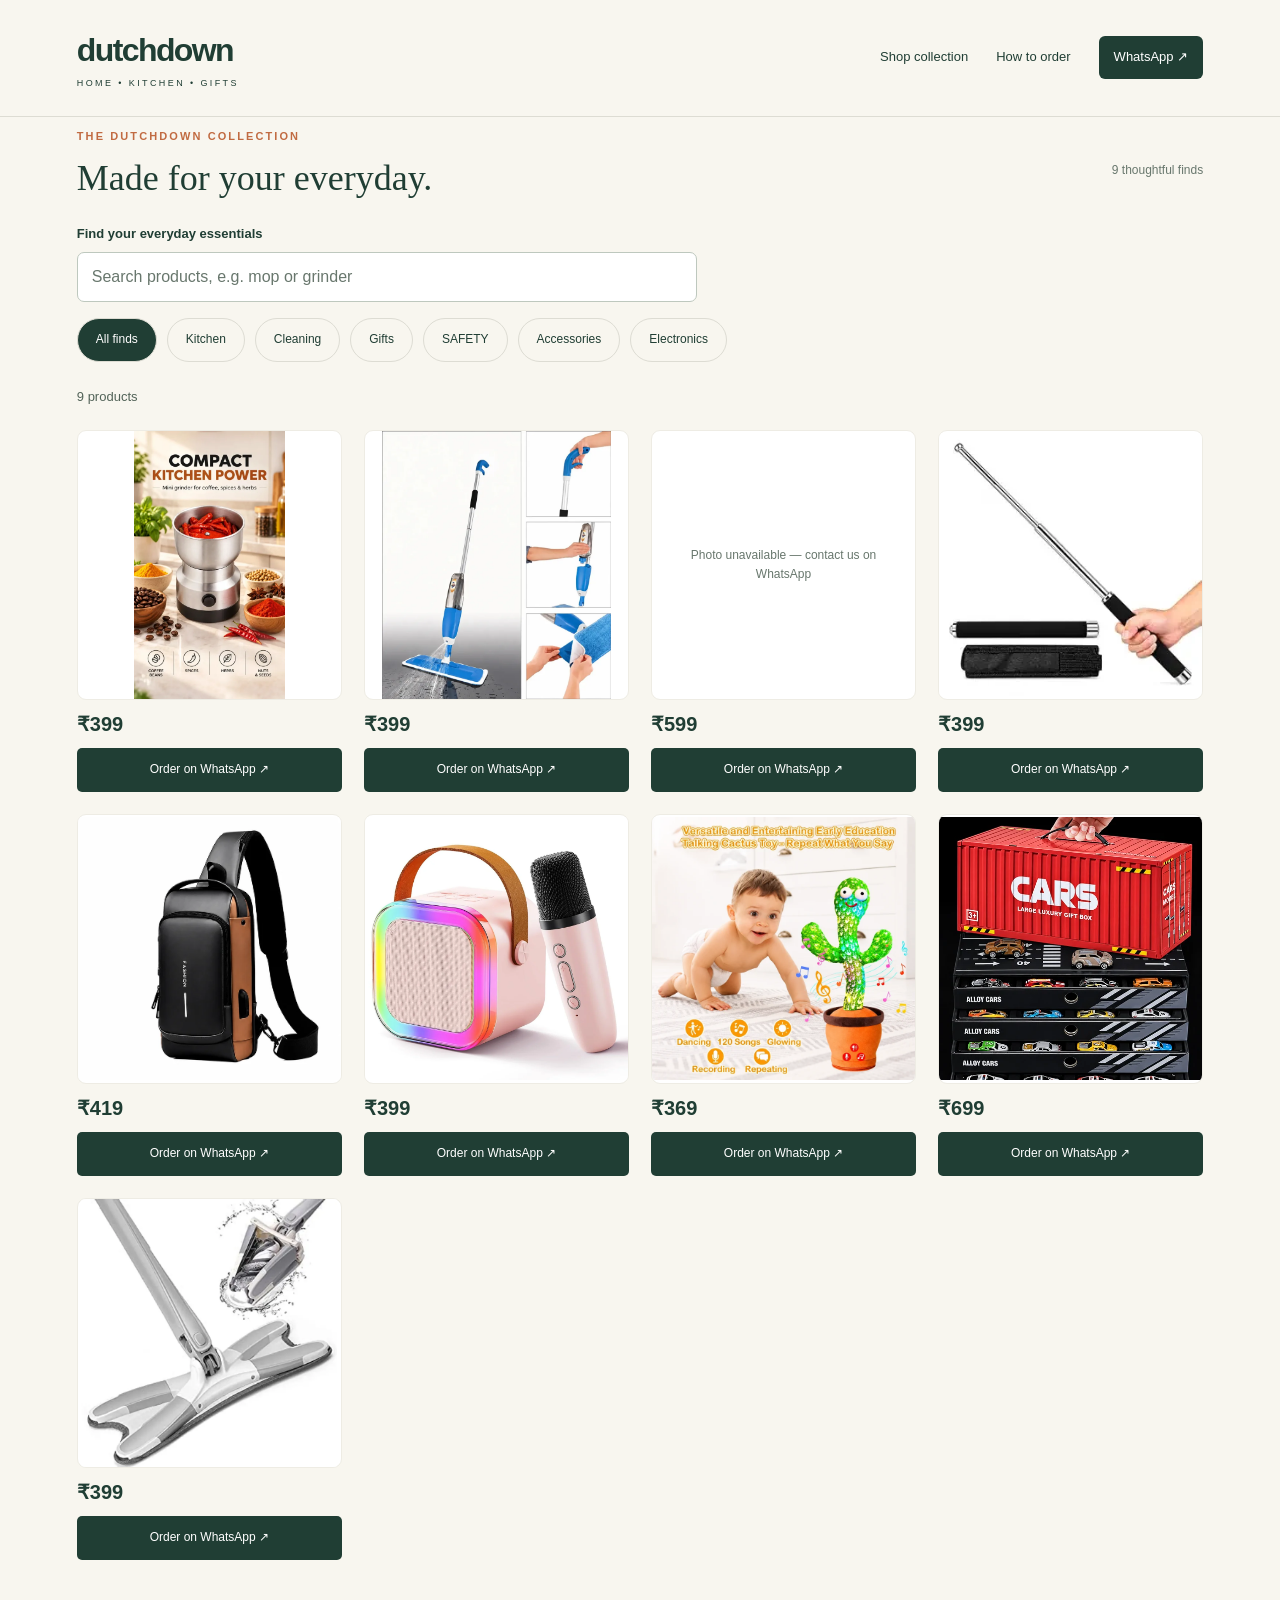
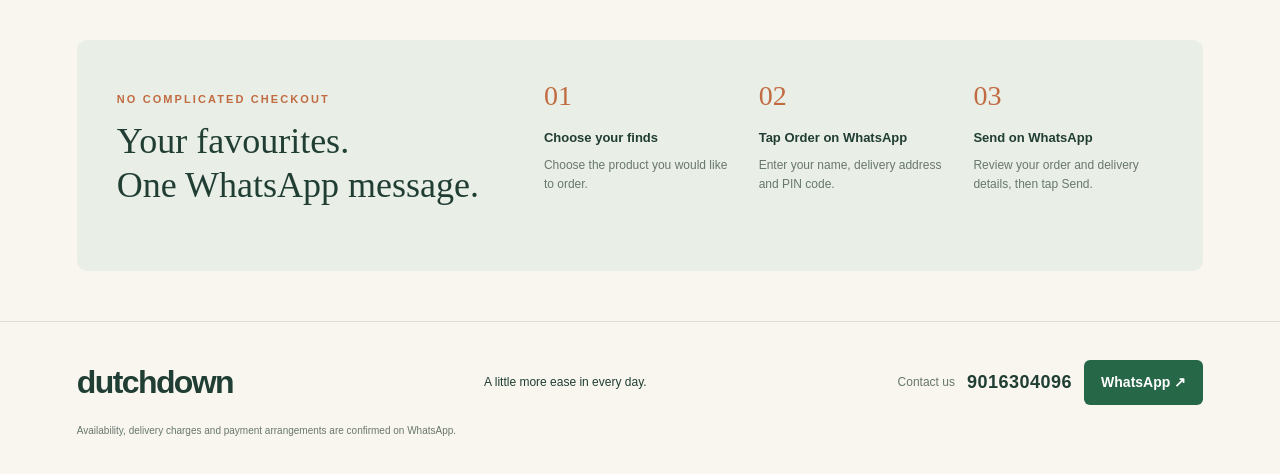
==== commit c90319d5: "Set 900 ML Steel Tumbler price to ₹599" ====
--- a/index.html
+++ b/index.html
@@ -21,7 +21,7 @@
 <p class="category">KITCHEN</p><h3>900 ML Steel Tumbler</h3>
 <p class="description">A 900 ml vacuum-insulated steel tumbler with a carry handle and drinking lid for everyday use and travel.</p>
 </div></details>
-<div class="card-bottom"><strong>₹499</strong><a class="direct-order" href="order.html?text=Hello%20Dutchdown!%20I%20would%20like%20to%20order%3A%0A900%20ML%20Steel%20Tumbler%20%C3%97%201%20%E2%80%94%20%E2%82%B9499%0ADelivery%20charges%3A%20please%20confirm.%0APlease%20confirm%20availability%2C%20payment%20options%20and%20my%20order." aria-label="Order 900 ML Steel Tumbler on WhatsApp">Order on WhatsApp ↗</a></div>
+<div class="card-bottom"><strong>₹599</strong><a class="direct-order" href="order.html?text=Hello%20Dutchdown!%20I%20would%20like%20to%20order%3A%0A900%20ML%20Steel%20Tumbler%20%C3%97%201%20%E2%80%94%20%E2%82%B9599%0ADelivery%20charges%3A%20please%20confirm.%0APlease%20confirm%20availability%2C%20payment%20options%20and%20my%20order." aria-label="Order 900 ML Steel Tumbler on WhatsApp">Order on WhatsApp ↗</a></div>
 </article>
 
 <article class="card added-product" id="product-3e241b07-3fb3-4594-b488-b963591775d4" data-product-id="product-3e241b07-3fb3-4594-b488-b963591775d4" data-category="SAFETY">
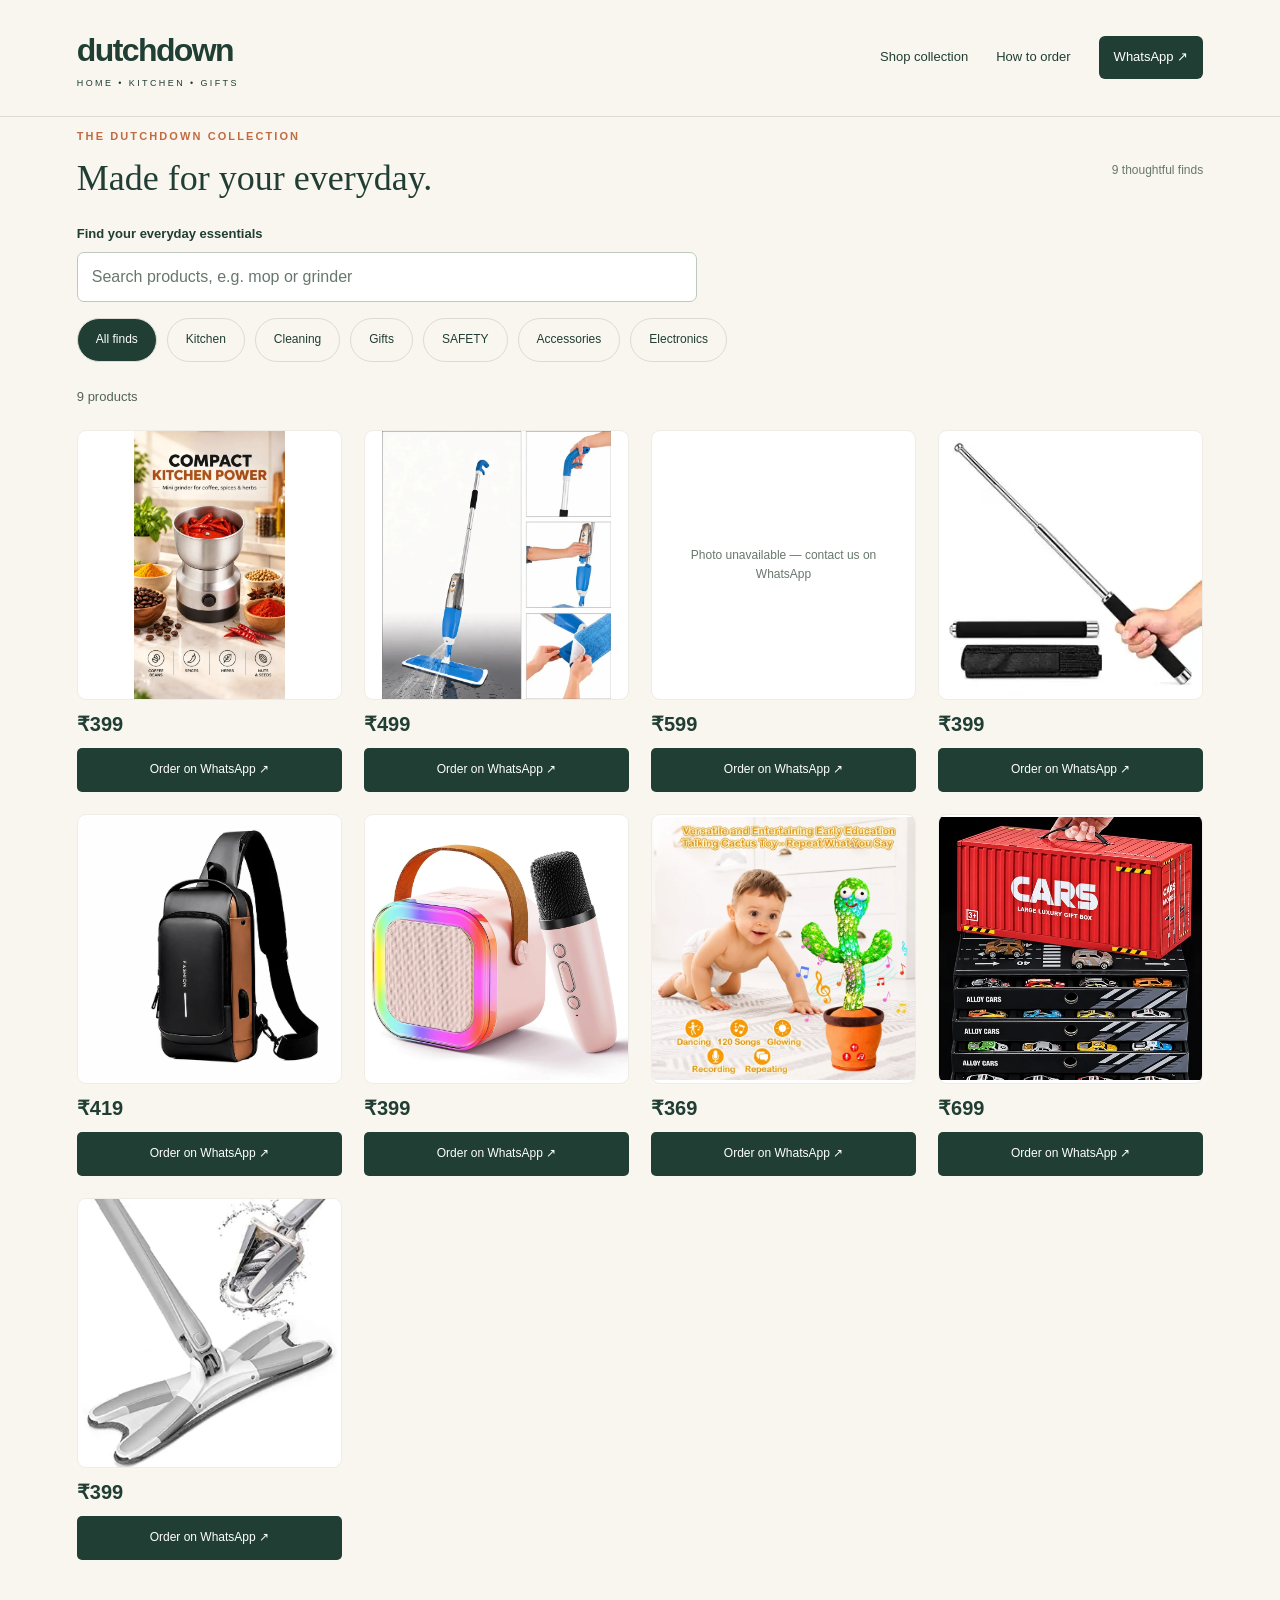
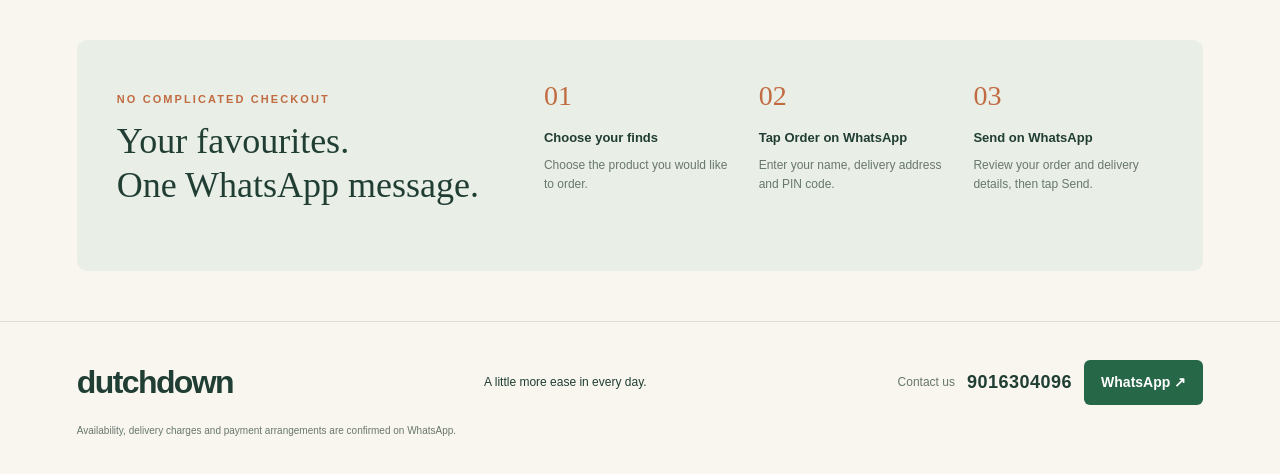
==== commit 9175156f: "Set Healthy Spray Mop price to ₹499" ====
--- a/index.html
+++ b/index.html
@@ -12,7 +12,7 @@
 <p class="category">CLEANING</p><h3>Healthy Spray Mop</h3><p class="description">Spray and wipe with a handy refillable bottle.</p>
 <details class="product-reel"><summary>▶ Watch product reel</summary><video controls playsinline preload="none" poster="assets/spray-mop.webp" width="640" height="360" aria-label="Healthy Spray Mop product reel"><source data-src="assets/spray-mop-demo.mp4" type="video/mp4"><a href="assets/spray-mop-demo.mp4">Open the spray mop reel</a></video><noscript><p><a href="assets/spray-mop-demo.mp4">Open the product reel ↗</a></p></noscript><p class="micro">Tap play to watch with sound.</p></details>
 </div></details>
-<div class="card-bottom"><strong>₹399</strong><a class="direct-order" href="order.html?text=Hello+Dutchdown%21+I+would+like+to+order%3A%0AHealthy+Spray+Mop+%C3%97+1+%E2%80%94+%E2%82%B9399%0ADelivery+charges%3A+please+confirm.%0APlease+confirm+availability%2C+payment+options+and+my+order." aria-label="Order Healthy Spray Mop on WhatsApp">Order on WhatsApp ↗</a></div></article>
+<div class="card-bottom"><strong>₹499</strong><a class="direct-order" href="order.html?text=Hello+Dutchdown%21+I+would+like+to+order%3A%0AHealthy+Spray+Mop+%C3%97+1+%E2%80%94+%E2%82%B9499%0ADelivery+charges%3A+please+confirm.%0APlease+confirm+availability%2C+payment+options+and+my+order." aria-label="Order Healthy Spray Mop on WhatsApp">Order on WhatsApp ↗</a></div></article>
 <!-- DUTCHDOWN: NEW PRODUCTS -->
 <article class="card added-product" id="product-94f3414a-1fe8-4eec-933d-59e624352395" data-product-id="product-94f3414a-1fe8-4eec-933d-59e624352395" data-category="Kitchen">
 <details class="product-details"><summary class="photo" aria-label="View details for 900 ML Steel Tumbler"><img src="https://dutchdown-home-store.citishopind.chatgpt.site/assets/products/product-94f3414a-1fe8-4eec-933d-59e624352395/tumbler-900ml.webp" width="1169" height="1536" alt="900 ML Steel Tumbler" loading="lazy" decoding="async"></summary>
